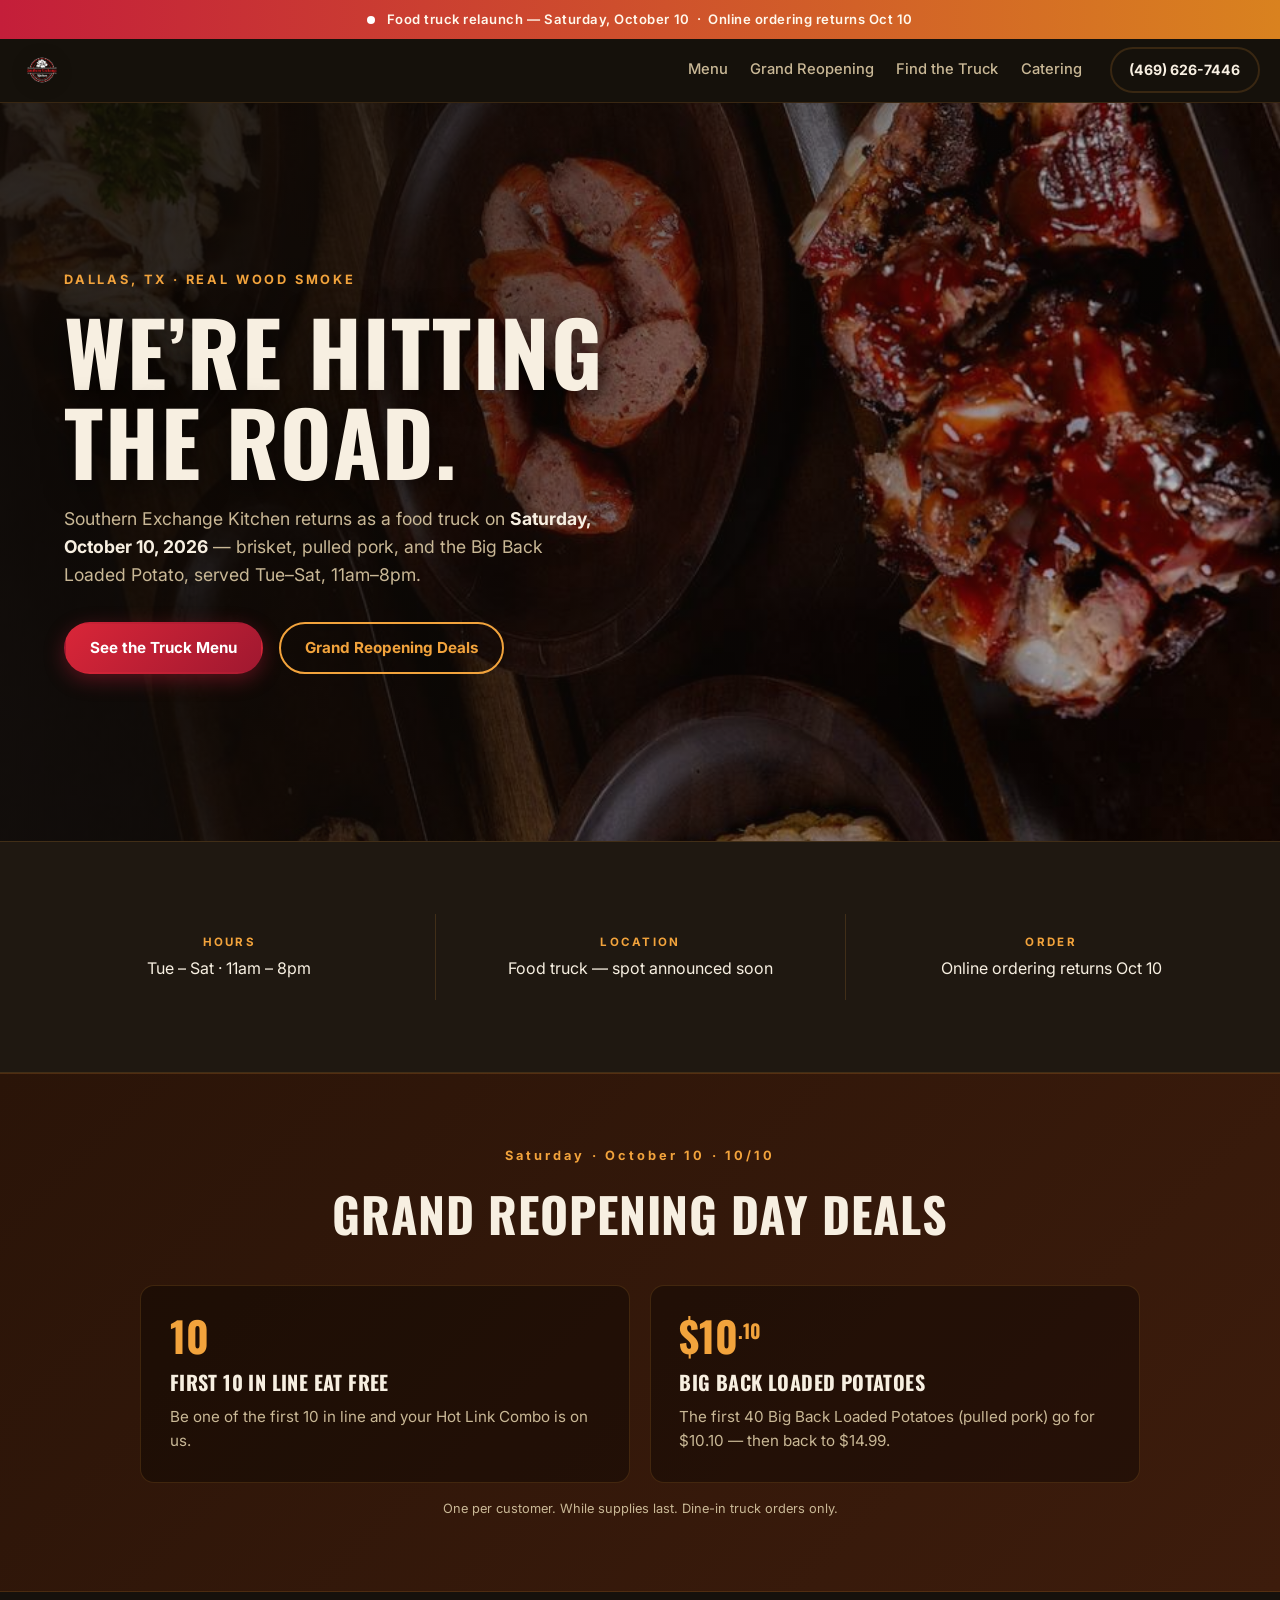
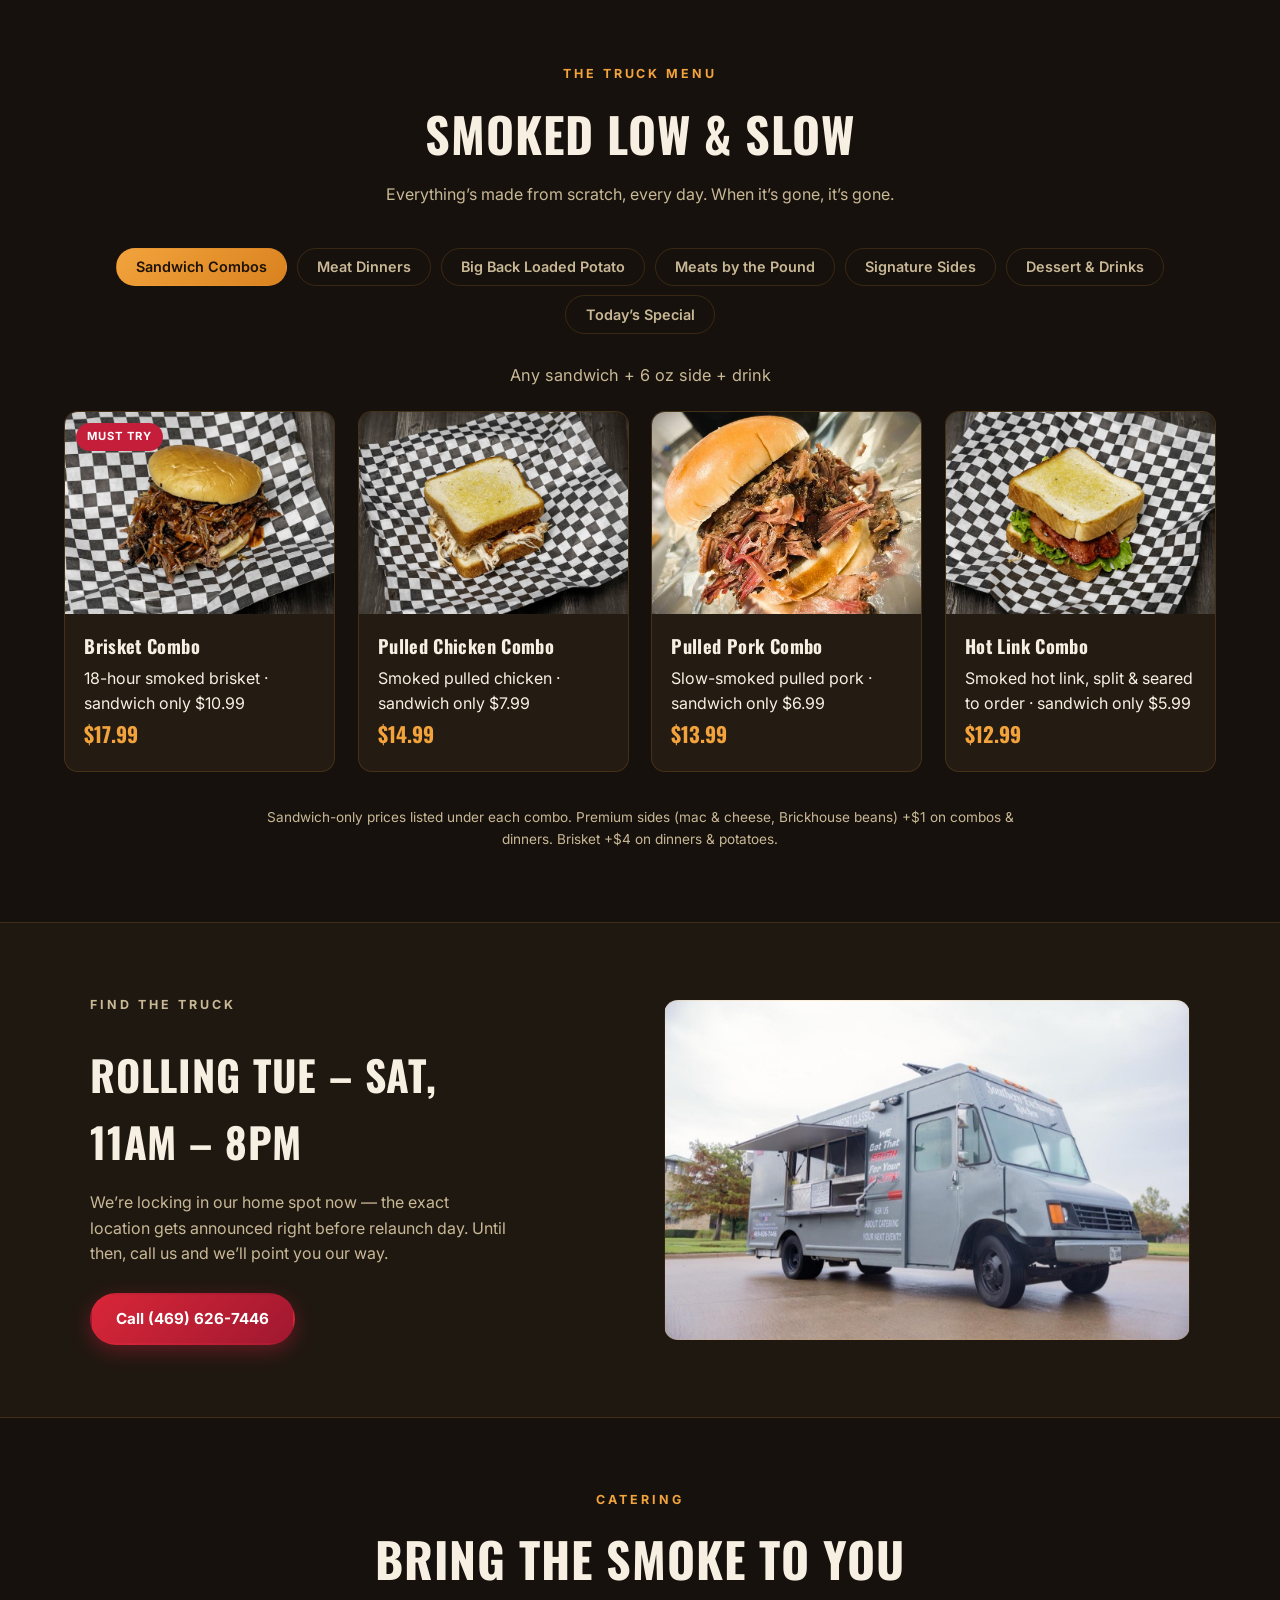
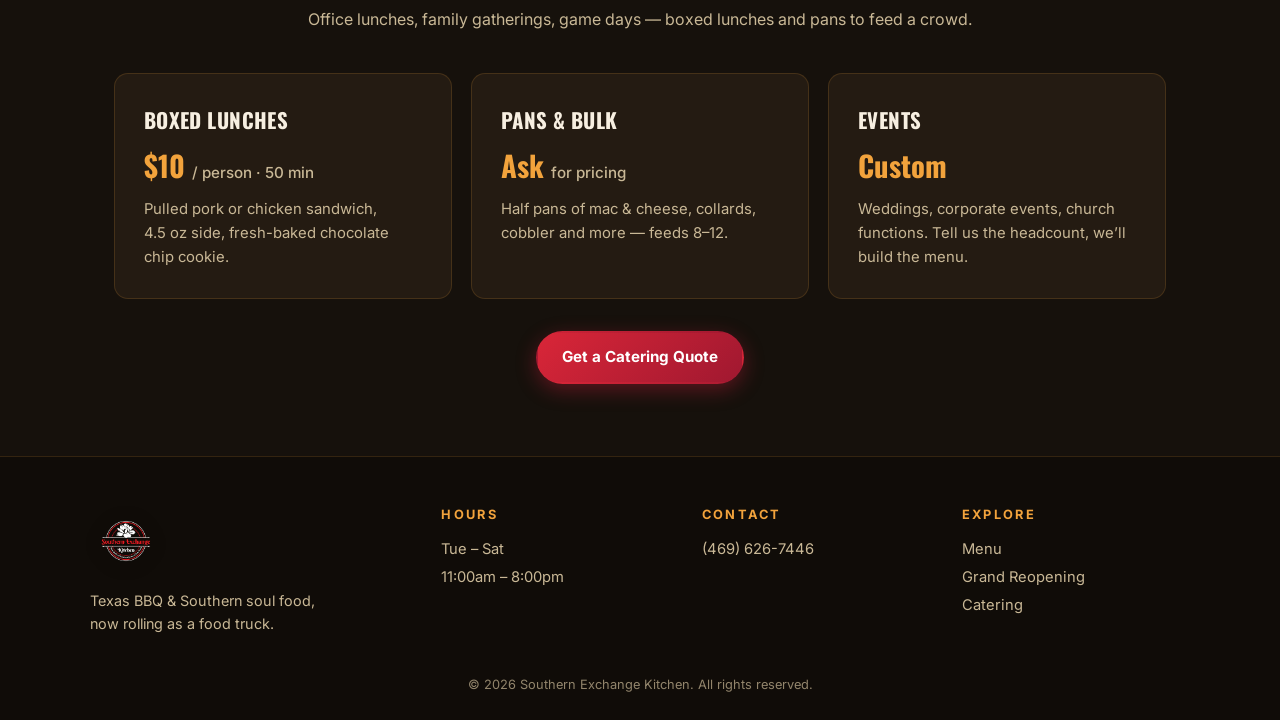
==== index.html @ 6edc9efb "v3: sandwich combo side 6oz (index.html)" ====
<!DOCTYPE html>
<html lang="en">
<head>
<meta charset="UTF-8" />
<meta name="viewport" content="width=device-width, initial-scale=1.0" />
<title>Southern Exchange Kitchen | Texas BBQ Food Truck — Relaunching Oct 10</title>
<meta name="description" content="Southern Exchange Kitchen returns as a food truck Saturday, October 10, 2026. Brisket, pulled pork, Big Back Loaded Potato and Southern sides. Tue–Sat, 11am–8pm." />
<link rel="preconnect" href="https://fonts.googleapis.com" />
<link rel="preconnect" href="https://fonts.gstatic.com" crossorigin />
<link href="https://fonts.googleapis.com/css2?family=Oswald:wght@400;500;600;700&family=Inter:wght@400;500;600;700&display=swap" rel="stylesheet" />
<link rel="stylesheet" href="styles.css?v=20260928" />
<link rel="icon" href="images/logo.png" onerror="this.remove()" />
<script type="application/ld+json">
{
  "@context": "https://schema.org",
  "@type": "Restaurant",
  "name": "Southern Exchange Kitchen",
  "servesCuisine": ["Barbecue", "Southern", "Soul Food"],
  "telephone": "(469) 626-7446",
  "url": "https://southernexchangekitchen.com/",
  "openingHours": "Tu-Sa 11:00-20:00",
  "priceRange": "$$"
}
</script>
</head>
<body>

<div class="notice-bar">
  <span class="notice-dot"></span>
  Food truck relaunch &mdash; Saturday, October 10 &nbsp;&middot;&nbsp; Online ordering returns Oct 10
</div>

<header class="site-header" id="siteHeader">
  <a class="brand" href="#top" aria-label="Southern Exchange Kitchen — home">
    <img class="brand-logo" src="images/logo.png" alt="Southern Exchange Kitchen logo" />
  </a>
  <nav class="site-nav">
    <a href="#menu">Menu</a>
    <a href="#promo">Grand Reopening</a>
    <a href="#find">Find the Truck</a>
    <a href="#catering">Catering</a>
  </nav>
  <a class="btn btn-call" href="tel:+14696267446">(469) 626-7446</a>
  <button class="nav-toggle" id="navToggle" aria-label="Open menu"><span aria-hidden="true">&#9776;</span> Menu</button>
</header>

<main id="top">

  <section class="hero">
    <div class="hero-bg"></div>
    <div class="hero-overlay"></div>
    <div class="hero-content">
      <p class="hero-kicker">Dallas, TX &middot; Real wood smoke</p>
      <h1>We&rsquo;re Hitting<br/>the Road.</h1>
      <p class="hero-sub">Southern Exchange Kitchen returns as a food truck on <strong>Saturday, October 10, 2026</strong> &mdash; brisket, pulled pork, and the Big Back Loaded Potato, served Tue&ndash;Sat, 11am&ndash;8pm.</p>
      <div class="hero-ctas">
        <a href="#menu" class="btn btn-primary">See the Truck Menu</a>
        <a href="#promo" class="btn btn-ghost">Grand Reopening Deals</a>
      </div>
    </div>
  </section>

  <section class="info-strip">
    <div class="info-item"><span class="info-label">Hours</span><span>Tue &ndash; Sat &middot; 11am &ndash; 8pm</span></div>
    <div class="info-item"><span class="info-label">Location</span><span>Food truck &mdash; spot announced soon</span></div>
    <div class="info-item"><span class="info-label">Order</span><span>Online ordering returns Oct 10</span></div>
  </section>

  <section class="promo" id="promo">
    <div class="promo-inner">
      <p class="promo-kicker">Saturday &middot; October 10 &middot; 10/10</p>
      <h2>Grand Reopening Day Deals</h2>
      <div class="promo-cards">
        <div class="promo-card">
          <span class="promo-num">10</span>
          <h3>First 10 in Line Eat Free</h3>
          <p>Be one of the first 10 in line and your Hot Link Combo is on us.</p>
        </div>
        <div class="promo-card">
          <span class="promo-num">$10<sup>.10</sup></span>
          <h3>Big Back Loaded Potatoes</h3>
          <p>The first 40 Big Back Loaded Potatoes (pulled pork) go for $10.10 &mdash; then back to $14.99.</p>
        </div>
      </div>
      <p class="promo-fine">One per customer. While supplies last. Dine-in truck orders only.</p>
    </div>
  </section>

  <section class="menu-section" id="menu">
    <div class="section-head">
      <p class="kicker">The Truck Menu</p>
      <h2>Smoked Low &amp; Slow</h2>
      <p class="section-sub">Everything&rsquo;s made from scratch, every day. When it&rsquo;s gone, it&rsquo;s gone.</p>
    </div>
    <div class="menu-tabs" id="menuTabs" role="tablist">
      <button class="menu-tab active" role="tab" data-sec="combos">Sandwich Combos</button>
      <button class="menu-tab" role="tab" data-sec="dinners">Meat Dinners</button>
      <button class="menu-tab" role="tab" data-sec="bigback">Big Back Loaded Potato</button>
      <button class="menu-tab" role="tab" data-sec="pound">Meats by the Pound</button>
      <button class="menu-tab" role="tab" data-sec="sides">Signature Sides</button>
      <button class="menu-tab" role="tab" data-sec="desserts">Dessert & Drinks</button>
      <button class="menu-tab" role="tab" data-sec="special">Today’s Special</button>
    </div>
    <p class="menu-sub" id="menuSub">Any sandwich + 6 oz side + drink</p>
    <div class="menu-grid" id="menuGrid">
    <article class="menu-card" data-sec="combos">
      <div class="menu-photo"><img src="images/brisket.jpg" alt="Brisket Combo" loading="lazy" onerror="this.closest('.menu-photo').style.display='none'"><span class="badge">Must Try</span></div>
      <div class="menu-body"><h3>Brisket Combo</h3><p>18-hour smoked brisket · sandwich only $10.99</p><div class="menu-row"><span class="price">$17.99</span></div></div>
    </article>
    <article class="menu-card" data-sec="combos">
      <div class="menu-photo"><img src="images/pulled-chicken-sandwich.jpg" alt="Pulled Chicken Combo" loading="lazy" onerror="this.closest('.menu-photo').style.display='none'"></div>
      <div class="menu-body"><h3>Pulled Chicken Combo</h3><p>Smoked pulled chicken · sandwich only $7.99</p><div class="menu-row"><span class="price">$14.99</span></div></div>
    </article>
    <article class="menu-card" data-sec="combos">
      <div class="menu-photo"><img src="images/pulled-pork-sandwich.jpg" alt="Pulled Pork Combo" loading="lazy" onerror="this.closest('.menu-photo').style.display='none'"></div>
      <div class="menu-body"><h3>Pulled Pork Combo</h3><p>Slow-smoked pulled pork · sandwich only $6.99</p><div class="menu-row"><span class="price">$13.99</span></div></div>
    </article>
    <article class="menu-card" data-sec="combos">
      <div class="menu-photo"><img src="images/hot-link-sandwich.jpg" alt="Hot Link Combo" loading="lazy" onerror="this.closest('.menu-photo').style.display='none'"></div>
      <div class="menu-body"><h3>Hot Link Combo</h3><p>Smoked hot link, split & seared to order · sandwich only $5.99</p><div class="menu-row"><span class="price">$12.99</span></div></div>
    </article>
    <article class="menu-card" data-sec="dinners" hidden>
      <div class="menu-photo"><img src="images/one-meat-dinner.jpg" alt="1 Meat Dinner" loading="lazy" onerror="this.closest('.menu-photo').style.display='none'"></div>
      <div class="menu-body"><h3>1 Meat Dinner</h3><p>1/3 lb of one meat</p><div class="menu-row"><span class="price">$14.99</span></div></div>
    </article>
    <article class="menu-card" data-sec="dinners" hidden>
      <div class="menu-photo"><img src="images/two-meat-dinner.jpg" alt="2 Meat Dinner" loading="lazy" onerror="this.closest('.menu-photo').style.display='none'"></div>
      <div class="menu-body"><h3>2 Meat Dinner</h3><p>1/3 lb + 1/4 lb — your pick of two</p><div class="menu-row"><span class="price">$18.99</span></div></div>
    </article>
    <article class="menu-card" data-sec="bigback" hidden>
      <div class="menu-photo"><img src="images/big-back-potato.jpg" alt="Big Back Loaded Potato" loading="lazy" onerror="this.closest('.menu-photo').style.display='none'"><span class="badge">Fan Favorite</span></div>
      <div class="menu-body"><h3>Big Back Loaded Potato</h3><p>1/3 lb pulled pork or pulled chicken · brisket +$4</p><div class="menu-row"><span class="price">$14.99</span></div></div>
    </article>
    <article class="menu-card" data-sec="bigback" hidden>
      <div class="menu-photo"><img src="images/big-back-potato.jpg" alt="Big Back — Meat Less" loading="lazy" onerror="this.closest('.menu-photo').style.display='none'"></div>
      <div class="menu-body"><h3>Big Back — Meat Less</h3><p>All the toppings, no meat</p><div class="menu-row"><span class="price">$9.00</span></div></div>
    </article>
    <article class="menu-card" data-sec="pound" hidden>
      <div class="menu-photo"><img src="images/brisket-slab.jpg" alt="Brisket" loading="lazy" onerror="this.closest('.menu-photo').style.display='none'"></div>
      <div class="menu-body"><h3>Brisket</h3><p>18-hour smoked</p><div class="menu-row"><span class="price">$31.99/lb</span></div></div>
    </article>
    <article class="menu-card" data-sec="pound" hidden>
      <div class="menu-photo"><img src="images/pulled-pork.jpg" alt="Pulled Pork" loading="lazy" onerror="this.closest('.menu-photo').style.display='none'"></div>
      <div class="menu-body"><h3>Pulled Pork</h3><p>Slow-smoked</p><div class="menu-row"><span class="price">$20.99/lb</span></div></div>
    </article>
    <article class="menu-card" data-sec="pound" hidden>
      <div class="menu-photo"><img src="images/pulled-chicken-sandwich.jpg" alt="Pulled Chicken" loading="lazy" onerror="this.closest('.menu-photo').style.display='none'"></div>
      <div class="menu-body"><h3>Pulled Chicken</h3><p>Smoked & pulled</p><div class="menu-row"><span class="price">$20.99/lb</span></div></div>
    </article>
    <article class="menu-card" data-sec="pound" hidden>
      <div class="menu-photo"><img src="images/rib-tips.jpg" alt="Rib Tips" loading="lazy" onerror="this.closest('.menu-photo').style.display='none'"><span class="badge">Best Seller</span></div>
      <div class="menu-body"><h3>Rib Tips</h3><p>Rich BBQ glaze, perfect smoke ring</p><div class="menu-row"><span class="price">$14.99/lb</span></div></div>
    </article>
    <article class="menu-card" data-sec="sides" hidden>
      <div class="menu-photo"><img src="images/potato-salad.jpg" alt="Potato Salad" loading="lazy" onerror="this.closest('.menu-photo').style.display='none'"></div>
      <div class="menu-body"><h3>Potato Salad</h3><p>Classic Southern potato salad, creamy and well-seasoned.</p><div class="menu-row"><span class="price">$3.99</span></div></div>
    </article>
    <article class="menu-card" data-sec="sides" hidden>
      <div class="menu-photo"><img src="images/coleslaw.jpg" alt="Coleslaw" loading="lazy" onerror="this.closest('.menu-photo').style.display='none'"></div>
      <div class="menu-body"><h3>Coleslaw</h3><p>Creamy, tangy Southern coleslaw with a fresh crunch.</p><div class="menu-row"><span class="price">$3.99</span></div></div>
    </article>
    <article class="menu-card" data-sec="sides" hidden>
      <div class="menu-photo"><img src="images/pasta-salad.jpg" alt="Pasta Salad" loading="lazy" onerror="this.closest('.menu-photo').style.display='none'"></div>
      <div class="menu-body"><h3>Pasta Salad</h3><p>Chilled pasta salad with fresh vegetables and Southern seasoning.</p><div class="menu-row"><span class="price">$3.99</span></div></div>
    </article>
    <article class="menu-card" data-sec="sides" hidden>
      <div class="menu-photo"><img src="images/mac-cheese.jpg" alt="Baked Mac & Cheese" loading="lazy" onerror="this.closest('.menu-photo').style.display='none'"><span class="badge">Premium</span></div>
      <div class="menu-body"><h3>Baked Mac & Cheese</h3><p>Creamy, rich Southern-style baked mac with a golden crust.</p><div class="menu-row"><span class="price">$4.99</span></div></div>
    </article>
    <article class="menu-card" data-sec="sides" hidden>
      <div class="menu-photo"><img src="images/baked-beans.jpg" alt="Brickhouse Baked Beans" loading="lazy" onerror="this.closest('.menu-photo').style.display='none'"><span class="badge">Premium</span></div>
      <div class="menu-body"><h3>Brickhouse Baked Beans</h3><p>Signature slow-cooked baked beans, a customer favorite.</p><div class="menu-row"><span class="price">$4.99</span></div></div>
    </article>
    <article class="menu-card" data-sec="desserts" hidden>
      <div class="menu-photo"><img src="images/peach-cobbler.jpg" alt="Peach Cobbler" loading="lazy" onerror="this.closest('.menu-photo').style.display='none'"></div>
      <div class="menu-body"><h3>Peach Cobbler</h3><p>Golden-brown crust, bubbling peach filling.</p><div class="menu-row"><span class="price">$5.99</span></div></div>
    </article>
    <article class="menu-card" data-sec="desserts" hidden>
      <div class="menu-photo"><img src="images/lemonade.jpg" alt="Lemonade & Sweet Tea" loading="lazy" onerror="this.closest('.menu-photo').style.display='none'"></div>
      <div class="menu-body"><h3>Lemonade & Sweet Tea</h3><p>Peach, strawberry or mango flavor +$0.50</p><div class="menu-row"><span class="price">$2.99</span></div></div>
    </article>
    <article class="menu-card" data-sec="special" hidden>
      <div class="menu-photo"><img src="images/smoked-ribs.jpg" alt="Smoked Ribs" loading="lazy" onerror="this.closest('.menu-photo').style.display='none'"></div>
      <div class="menu-body"><h3>Smoked Ribs</h3><p>Regular & jerk</p><div class="menu-row"><span class="price">Ask</span></div></div>
    </article>
    </div>

    <p class="menu-note">Sandwich-only prices listed under each combo. Premium sides (mac &amp; cheese, Brickhouse beans) +$1 on combos &amp; dinners. Brisket +$4 on dinners &amp; potatoes.</p>
  </section>

  <section class="find" id="find">
    <div class="find-inner">
      <div class="find-copy">
        <p class="kicker">Find the Truck</p>
        <h2>Rolling Tue &ndash; Sat,<br/>11am &ndash; 8pm</h2>
        <p>We&rsquo;re locking in our home spot now &mdash; the exact location gets announced right before relaunch day. Until then, call us and we&rsquo;ll point you our way.</p>
        <div class="find-ctas">
          <a href="tel:+14696267446" class="btn btn-primary">Call (469) 626-7446</a>
        </div>
      </div>
      <div class="find-photo"></div>
    </div>
  </section>

  <section class="catering" id="catering">
    <div class="section-head">
      <p class="kicker">Catering</p>
      <h2>Bring the Smoke to You</h2>
      <p class="section-sub">Office lunches, family gatherings, game days &mdash; boxed lunches and pans to feed a crowd.</p>
    </div>
    <div class="catering-cards">
      <div class="catering-card">
        <h3>Boxed Lunches</h3>
        <p class="catering-price">$10 <span>/ person &middot; 50 min</span></p>
        <p>Pulled pork or chicken sandwich, 4.5&nbsp;oz side, fresh-baked chocolate chip cookie.</p>
      </div>
      <div class="catering-card">
        <h3>Pans &amp; Bulk</h3>
        <p class="catering-price">Ask <span>for pricing</span></p>
        <p>Half pans of mac &amp; cheese, collards, cobbler and more &mdash; feeds 8&ndash;12.</p>
      </div>
      <div class="catering-card">
        <h3>Events</h3>
        <p class="catering-price">Custom</p>
        <p>Weddings, corporate events, church functions. Tell us the headcount, we&rsquo;ll build the menu.</p>
      </div>
    </div>
    <div class="center"><a href="tel:+14696267446" class="btn btn-primary">Get a Catering Quote</a></div>
  </section>

</main>

<footer class="site-footer">
  <div class="footer-inner">
    <div class="footer-brand">
      <img class="brand-logo" src="images/logo.png" alt="Southern Exchange Kitchen logo" />
      <p>Texas BBQ &amp; Southern soul food,<br/>now rolling as a food truck.</p>
    </div>
    <div class="footer-col">
      <h4>Hours</h4>
      <p>Tue &ndash; Sat<br/>11:00am &ndash; 8:00pm</p>
    </div>
    <div class="footer-col">
      <h4>Contact</h4>
      <p><a href="tel:+14696267446">(469) 626-7446</a></p>
    </div>
    <div class="footer-col">
      <h4>Explore</h4>
      <p><a href="#menu">Menu</a><br/><a href="#promo">Grand Reopening</a><br/><a href="#catering">Catering</a></p>
    </div>
  </div>
  <p class="footer-fine">&copy; 2026 Southern Exchange Kitchen. All rights reserved.</p>
</footer>

<script src="app.js?v=20260928"></script>
</body>
</html>
---- styles.css ----
:root{
  --bg:#16110c;
  --bg2:#1f1811;
  --card:#241b12;
  --cream:#f7efe1;
  --muted:#c9b896;
  --amber:#f2a33c;
  --amber-d:#d9821f;
  --brick:#c41e3a;
  --brick-d:#a01830;
  --line:rgba(242,163,60,.16);
  --radius:14px;
}
*{box-sizing:border-box;margin:0;padding:0}
html{scroll-behavior:smooth}
body{
  background:var(--bg);
  color:var(--cream);
  font-family:'Inter',system-ui,-apple-system,'Segoe UI',Roboto,sans-serif;
  line-height:1.6;
  -webkit-font-smoothing:antialiased;
}
h1,h2,h3,.brand-text{font-family:'Oswald','Arial Narrow',sans-serif;letter-spacing:.02em}
img{max-width:100%;display:block}
a{color:inherit}

/* notice bar */
.notice-bar{
  background:linear-gradient(90deg,var(--brick),var(--amber-d));
  color:#fff8ec;text-align:center;
  font-size:.82rem;font-weight:600;letter-spacing:.04em;
  padding:.55rem 1rem;
}
.notice-dot{display:inline-block;width:8px;height:8px;border-radius:50%;background:#fff;margin-right:.5rem;animation:pulse 1.6s infinite}
@keyframes pulse{0%,100%{opacity:1}50%{opacity:.35}}

/* header */
.site-header{
  position:sticky;top:0;z-index:50;
  display:flex;align-items:center;gap:1.25rem;
  padding:.55rem 1.25rem;
  background:rgba(22,17,12,.94);backdrop-filter:blur(10px);
  border-bottom:1px solid var(--line);
}
.brand{display:flex;align-items:center;text-decoration:none}
.brand-logo{
  height:44px;width:auto;flex:0 0 auto;
  filter:drop-shadow(0 2px 8px rgba(0,0,0,.5));
}
.footer-brand .brand-logo{height:72px;margin-bottom:.4rem}
.brand-text{font-size:1rem;font-weight:600;line-height:1.15;text-transform:uppercase}
.site-nav{display:flex;gap:1.4rem;margin-left:auto}
.site-nav a{text-decoration:none;font-size:.92rem;font-weight:500;color:var(--muted)}
.site-nav a:hover{color:var(--amber)}
.btn{
  display:inline-block;text-decoration:none;font-weight:700;
  padding:.75rem 1.5rem;border-radius:999px;font-size:.95rem;
  transition:transform .15s ease, box-shadow .15s ease;
  border:2px solid transparent;cursor:pointer;
}
.btn:hover{transform:translateY(-2px)}
.btn-primary{background:linear-gradient(135deg,#d92638,var(--brick-d));color:#fff;box-shadow:0 6px 20px rgba(196,30,58,.4)}
.btn-ghost{border-color:var(--amber);color:var(--amber)}
.btn-call{margin-left:.5rem;border-color:var(--line);color:var(--cream);padding:.6rem 1.1rem;font-size:.88rem;white-space:nowrap}
.nav-toggle{display:none;background:none;border:1px solid var(--line);color:var(--cream);border-radius:8px;padding:.45rem .8rem;font-size:1rem;font-weight:600;margin-left:auto;cursor:pointer}

/* hero */
.hero{position:relative;min-height:82vh;display:flex;align-items:center;overflow:hidden}
.hero-bg{
  position:absolute;inset:0;
  background:url('images/hero.jpg') center/cover no-repeat, #241b12;
}
.hero-overlay{position:absolute;inset:0;background:linear-gradient(100deg,rgba(15,10,6,.88) 20%,rgba(15,10,6,.45) 60%,rgba(15,10,6,.25));}
.hero-content{position:relative;z-index:2;max-width:1200px;margin:0 auto;padding:5rem 1.5rem;width:100%}
.hero-kicker{color:var(--amber);font-weight:700;letter-spacing:.22em;text-transform:uppercase;font-size:.8rem;margin-bottom:1rem}
.hero h1{font-size:clamp(3rem,8vw,5.5rem);line-height:1.02;text-transform:uppercase;margin-bottom:1.2rem;text-shadow:0 4px 30px rgba(0,0,0,.6)}
.hero-sub{max-width:34rem;color:var(--muted);font-size:1.1rem;margin-bottom:2rem}
.hero-sub strong{color:var(--cream)}
.hero-ctas{display:flex;gap:1rem;flex-wrap:wrap}

/* info strip */
.info-strip{
  display:grid;grid-template-columns:repeat(3,1fr);
  border-top:1px solid var(--line);border-bottom:1px solid var(--line);
  background:var(--bg2);
}
.info-item{padding:1.2rem 1.5rem;text-align:center;border-left:1px solid var(--line)}
.info-item:first-child{border-left:none}
.info-label{display:block;font-size:.72rem;font-weight:700;letter-spacing:.2em;text-transform:uppercase;color:var(--amber);margin-bottom:.25rem}

/* sections */
section{padding:4.5rem 1.5rem}
.section-head{max-width:760px;margin:0 auto 2.5rem;text-align:center}
.kicker{color:var(--amber);font-weight:700;letter-spacing:.24em;text-transform:uppercase;font-size:.78rem;margin-bottom:.7rem}
.section-head h2,.promo h2{font-size:clamp(2rem,4.5vw,3rem);text-transform:uppercase;margin-bottom:.6rem}
.section-sub{color:var(--muted)}
.center{text-align:center;margin-top:2rem}

/* promo */
.promo{background:linear-gradient(135deg,#2a1408,#3d1c0c);border-top:1px solid var(--line);border-bottom:1px solid var(--line)}
.promo-inner{max-width:1000px;margin:0 auto;text-align:center}
.promo-kicker{color:var(--amber);font-weight:700;letter-spacing:.24em;font-size:.8rem;margin-bottom:.6rem}
.promo-cards{display:grid;grid-template-columns:repeat(2,1fr);gap:1.2rem;margin:2rem 0 1rem;text-align:left}
.promo-card{background:rgba(0,0,0,.35);border:1px solid var(--line);border-radius:var(--radius);padding:1.8rem}
.promo-num{display:block;font-family:'Oswald',sans-serif;font-size:2.6rem;font-weight:700;color:var(--amber);line-height:1}
.promo-num sup{font-size:1.2rem}
.promo-card h3{margin:.6rem 0 .4rem;font-size:1.25rem;text-transform:uppercase}
.promo-card p{color:var(--muted);font-size:.95rem}
.promo-fine{color:var(--muted);font-size:.8rem}

/* menu */
.menu-section{max-width:1200px;margin:0 auto}
.menu-tabs{display:flex;gap:.6rem;justify-content:center;flex-wrap:wrap;margin-bottom:2.2rem}
.menu-tab{
  background:transparent;border:1px solid var(--line);color:var(--muted);
  padding:.6rem 1.2rem;border-radius:999px;font-weight:600;font-size:.9rem;cursor:pointer;
  font-family:inherit;transition:all .15s ease;
}
.menu-tab:hover{border-color:var(--amber);color:var(--cream)}
.menu-tab.active{background:linear-gradient(135deg,var(--amber),var(--amber-d));color:#1c1208;border-color:transparent}
.menu-grid{display:grid;grid-template-columns:repeat(auto-fill,minmax(270px,1fr));gap:1.4rem}
.menu-card{
  background:var(--card);border:1px solid var(--line);border-radius:var(--radius);
  overflow:hidden;transition:transform .18s ease, box-shadow .18s ease;
}
.menu-sub{text-align:center;color:var(--muted);margin:-.4rem 0 1.4rem;font-size:1.02rem}
.menu-card[hidden]{display:none!important}
.menu-card:hover{transform:translateY(-4px);box-shadow:0 14px 34px rgba(0,0,0,.45)}
.menu-photo{position:relative;aspect-ratio:4/3;overflow:hidden;background:#0e0a06}
.menu-photo img{width:100%;height:100%;object-fit:cover;transition:transform .4s ease}
.menu-card:hover .menu-photo img{transform:scale(1.05)}
.badge{
  position:absolute;top:.7rem;left:.7rem;
  background:var(--brick);color:#fff;font-size:.7rem;font-weight:700;
  letter-spacing:.08em;text-transform:uppercase;
  padding:.3rem .7rem;border-radius:999px;
}
.menu-body{padding:1.1rem 1.2rem 1.3rem}
.menu-body h3{font-size:1.15rem;margin-bottom:.3rem}
.menu-desc{color:var(--muted);font-size:.88rem;min-height:2.6em;margin-bottom:.7rem}
.menu-row{display:flex;align-items:center;justify-content:space-between}
.price{font-family:'Oswald',sans-serif;font-size:1.3rem;font-weight:700;color:var(--amber)}
.menu-note{max-width:760px;margin:2.2rem auto 0;text-align:center;color:var(--muted);font-size:.85rem}

/* find */
.find{background:var(--bg2);border-top:1px solid var(--line);border-bottom:1px solid var(--line)}
.find-inner{max-width:1100px;margin:0 auto;display:grid;grid-template-columns:1fr 1fr;gap:3rem;align-items:center}
.find h2{font-size:clamp(1.8rem,4vw,2.6rem);text-transform:uppercase;margin-bottom:1rem}
.find-copy p{color:var(--muted);margin-bottom:1.6rem;max-width:26rem}
.find-photo{
  min-height:340px;border-radius:var(--radius);
  background:url('images/truck.jpg') center/cover no-repeat, #0e0a06;
  border:1px solid var(--line);
}

/* catering */
.catering{max-width:1100px;margin:0 auto}
.catering-cards{display:grid;grid-template-columns:repeat(3,1fr);gap:1.2rem;margin-bottom:1rem}
.catering-card{background:var(--card);border:1px solid var(--line);border-radius:var(--radius);padding:1.8rem}
.catering-card h3{font-size:1.3rem;text-transform:uppercase;margin-bottom:.4rem}
.catering-price{font-family:'Oswald',sans-serif;font-size:1.8rem;color:var(--amber);font-weight:700;margin-bottom:.6rem}
.catering-price span{font-size:.95rem;color:var(--muted);font-family:'Inter',sans-serif;font-weight:500}
.catering-card p:last-child{color:var(--muted);font-size:.93rem}

/* footer */
.site-footer{border-top:1px solid var(--line);background:#100c08;padding:3rem 1.5rem 1.5rem}
.footer-inner{max-width:1100px;margin:0 auto;display:grid;grid-template-columns:1.4fr 1fr 1fr 1fr;gap:2rem}
.footer-brand p{color:var(--muted);font-size:.9rem;margin-top:.8rem}
.footer-col h4{font-size:.8rem;letter-spacing:.18em;text-transform:uppercase;color:var(--amber);margin-bottom:.7rem}
.footer-col p{color:var(--muted);font-size:.92rem;line-height:1.9}
.footer-col a{text-decoration:none}
.footer-col a:hover{color:var(--amber)}
.footer-fine{text-align:center;color:var(--muted);font-size:.8rem;margin-top:2.5rem;opacity:.7}

@media(max-width:860px){
  .site-nav{display:none;position:absolute;top:100%;left:0;right:0;background:var(--bg2);flex-direction:column;padding:1rem 1.5rem;gap:.9rem;border-bottom:1px solid var(--line)}
  .site-nav.open{display:flex}
  .nav-toggle{display:inline-flex;align-items:center;gap:.45rem}
  .btn-call{display:none}
  .info-strip{grid-template-columns:1fr}
  .info-item{border-left:none;border-top:1px solid var(--line)}
  .info-item:first-child{border-top:none}
  .promo-cards,.catering-cards,.find-inner,.footer-inner{grid-template-columns:1fr}
  .find-photo{min-height:240px}
  section{padding:3rem 1.2rem}
}
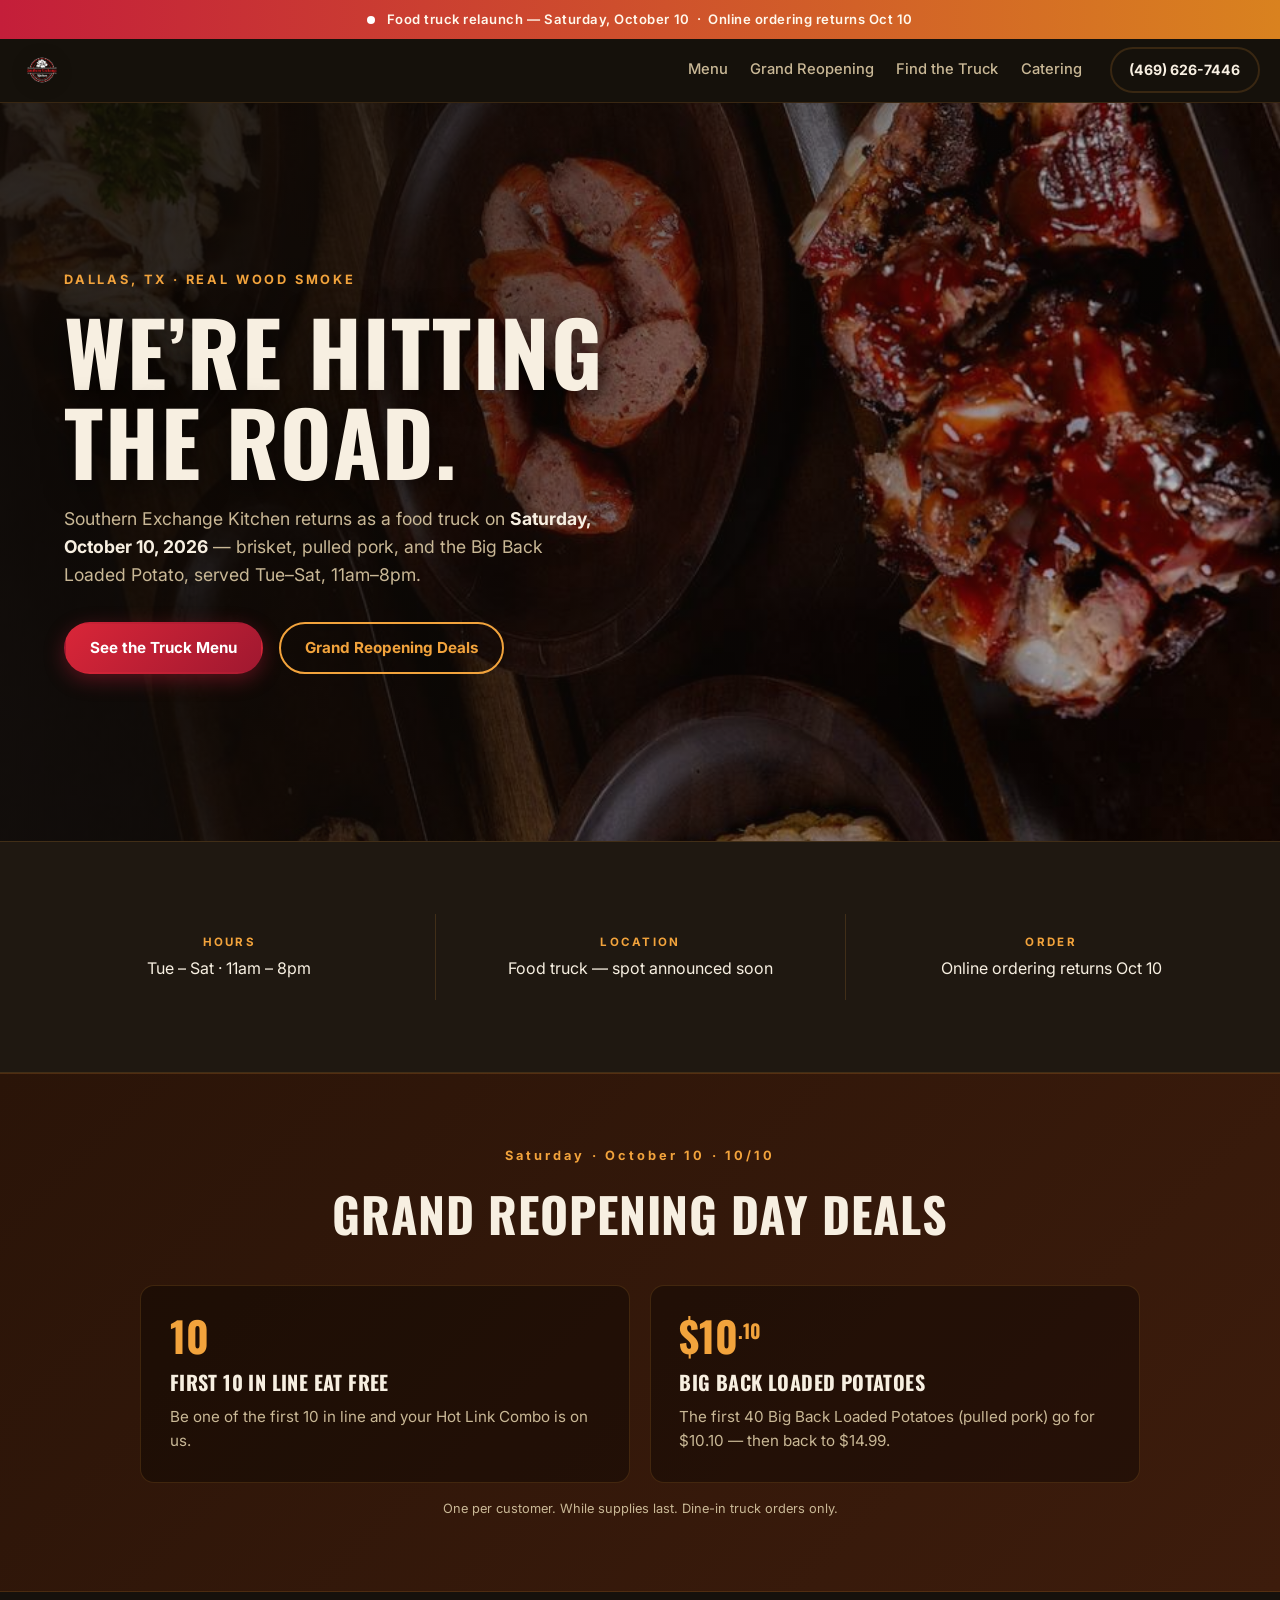
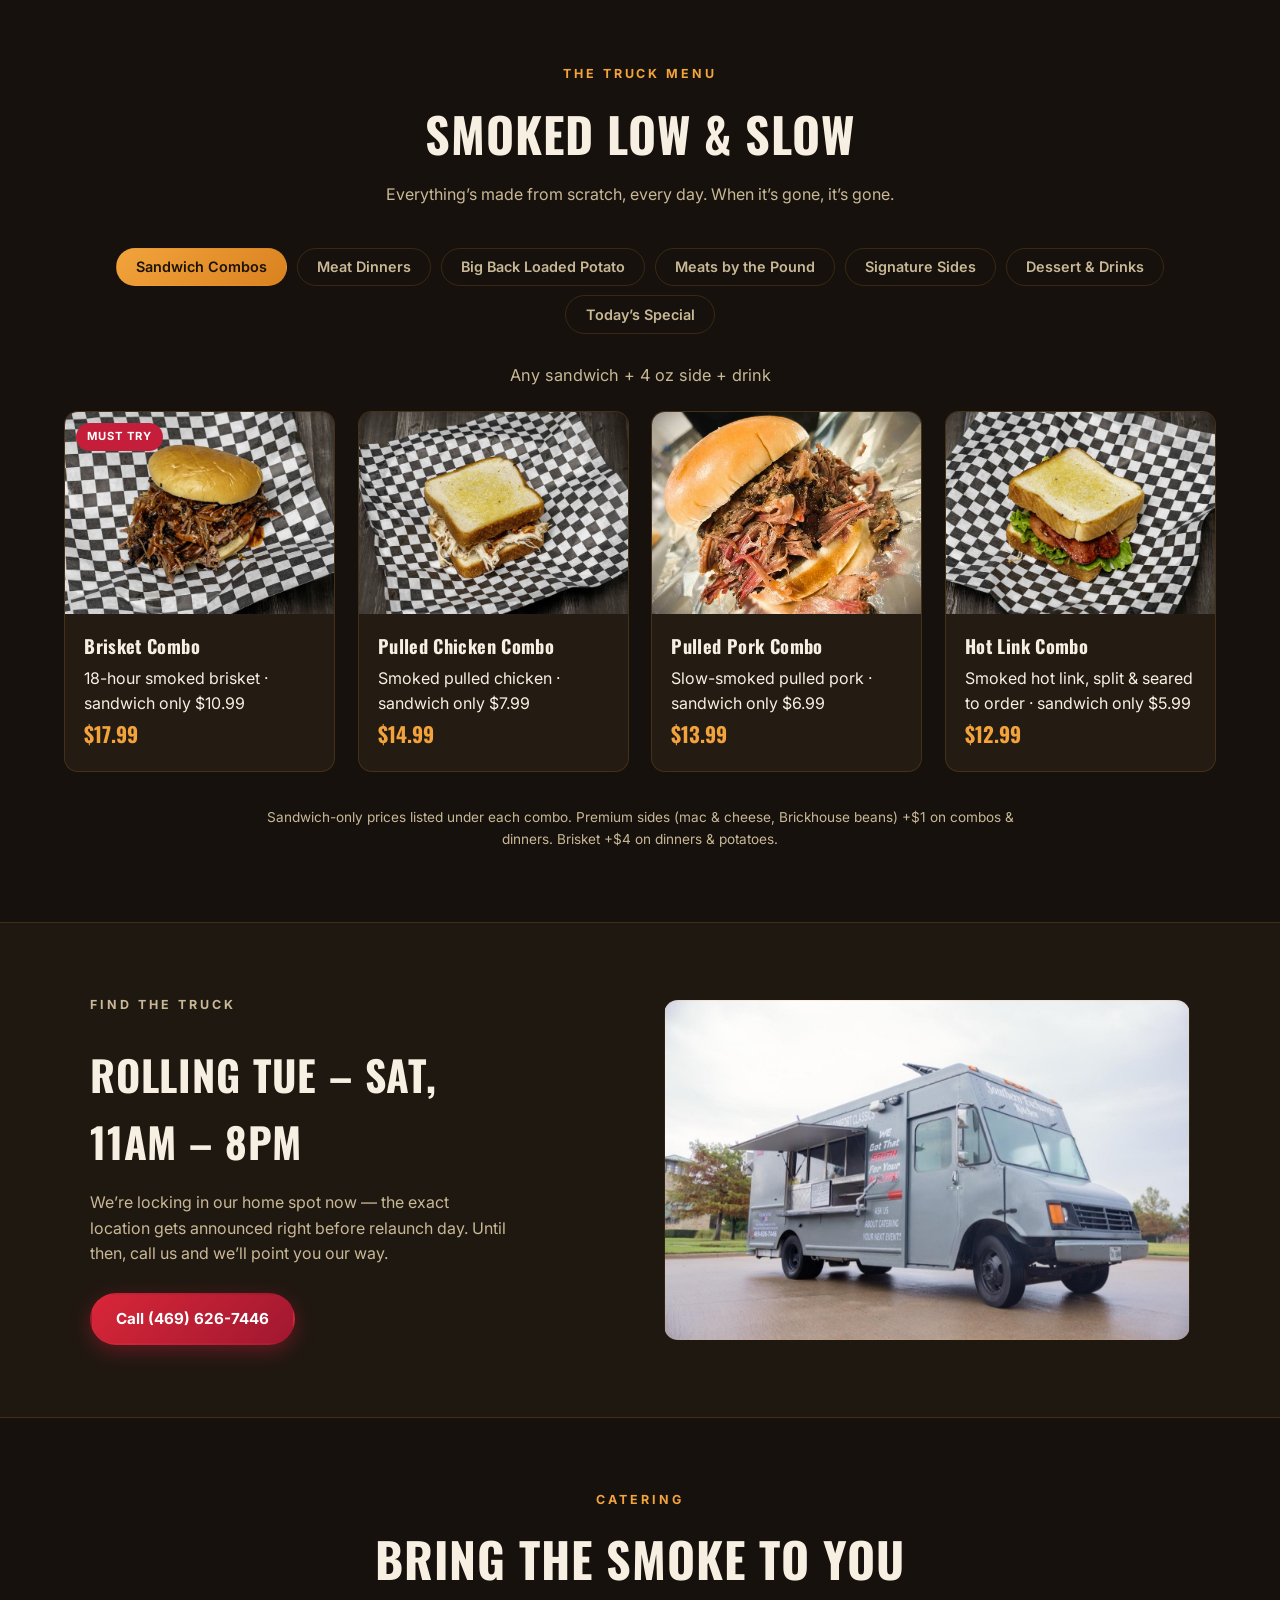
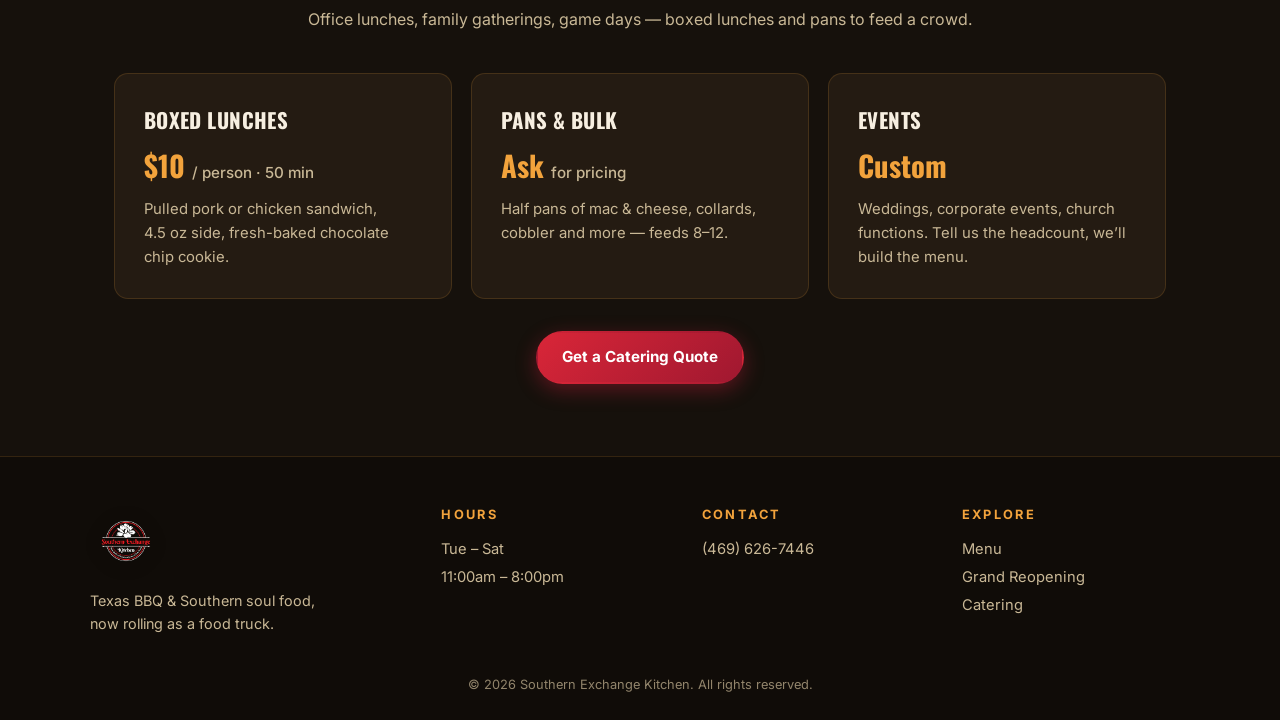
==== commit ad76599e: "v3: sandwich combo side back to 4oz (index.html)" ====
--- a/index.html
+++ b/index.html
@@ -101,7 +101,7 @@
       <button class="menu-tab" role="tab" data-sec="desserts">Dessert & Drinks</button>
       <button class="menu-tab" role="tab" data-sec="special">Today’s Special</button>
     </div>
-    <p class="menu-sub" id="menuSub">Any sandwich + 6 oz side + drink</p>
+    <p class="menu-sub" id="menuSub">Any sandwich + 4 oz side + drink</p>
     <div class="menu-grid" id="menuGrid">
     <article class="menu-card" data-sec="combos">
       <div class="menu-photo"><img src="images/brisket.jpg" alt="Brisket Combo" loading="lazy" onerror="this.closest('.menu-photo').style.display='none'"><span class="badge">Must Try</span></div>
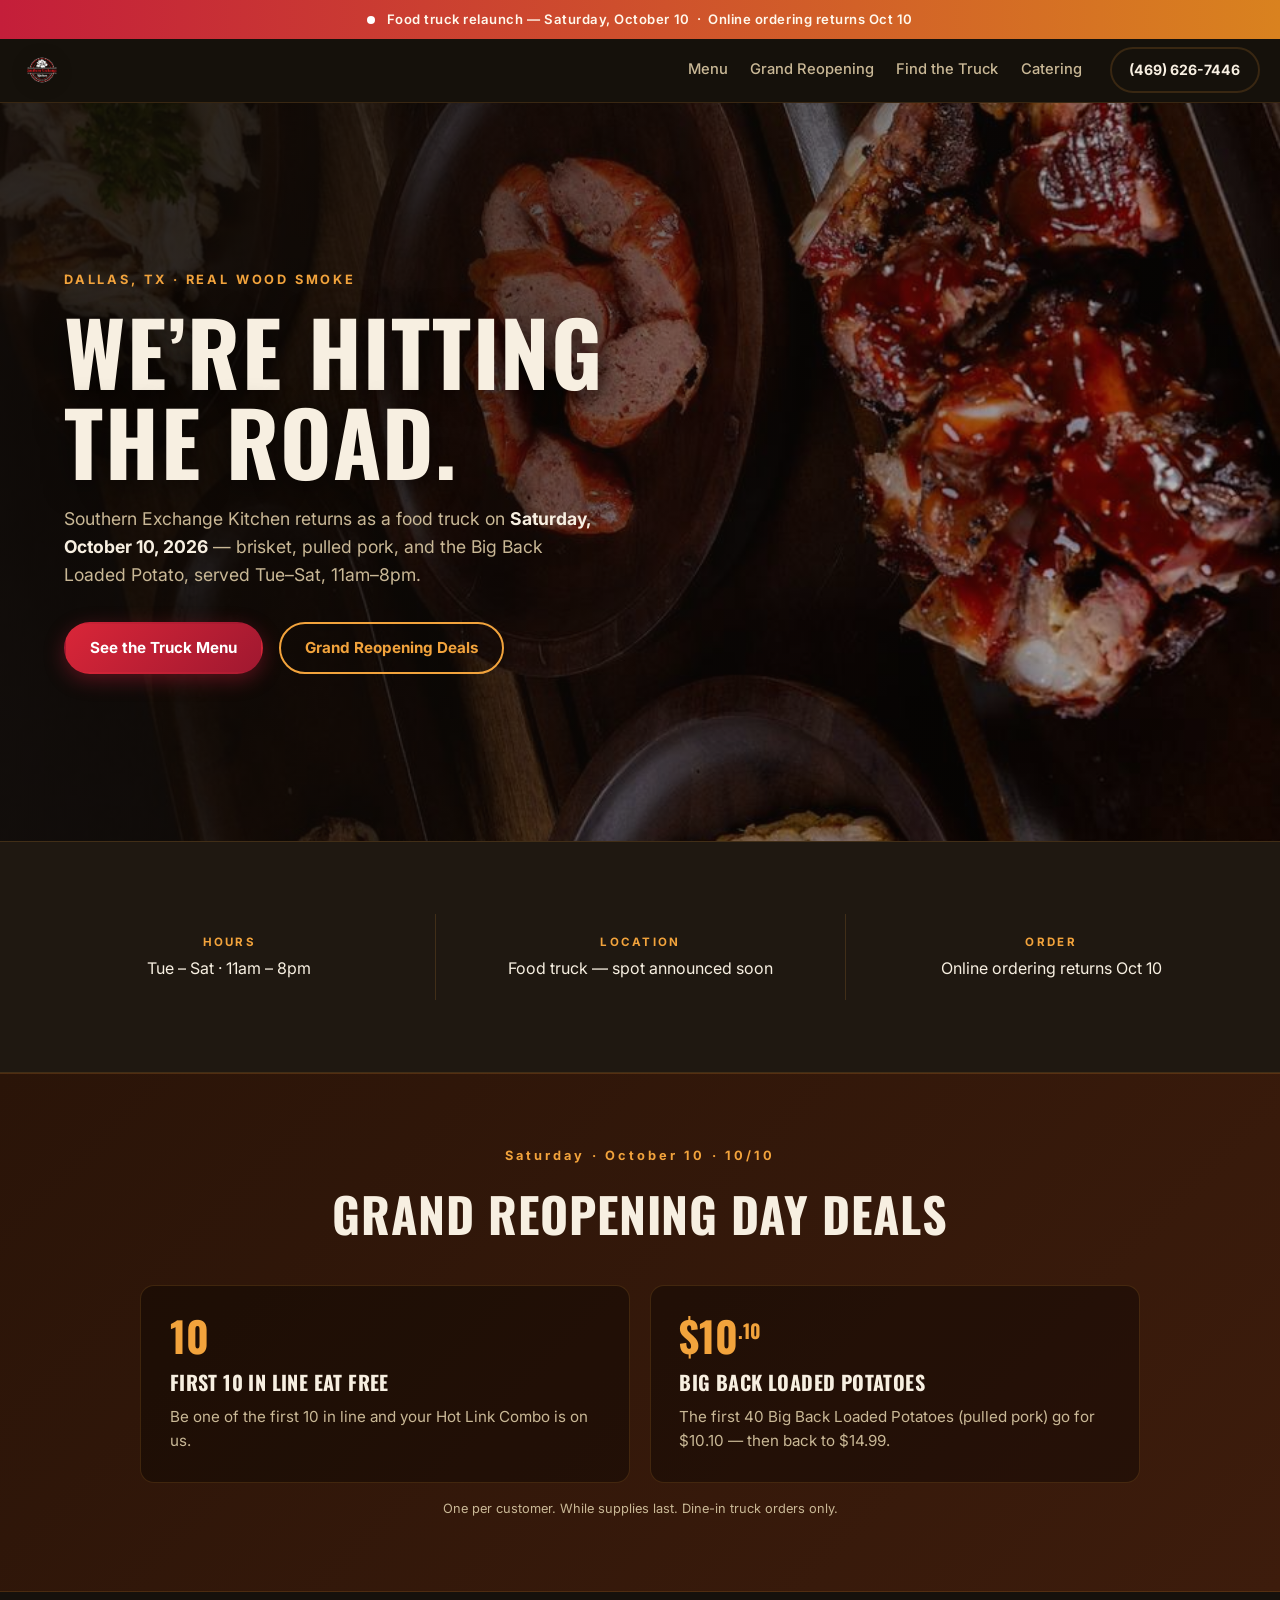
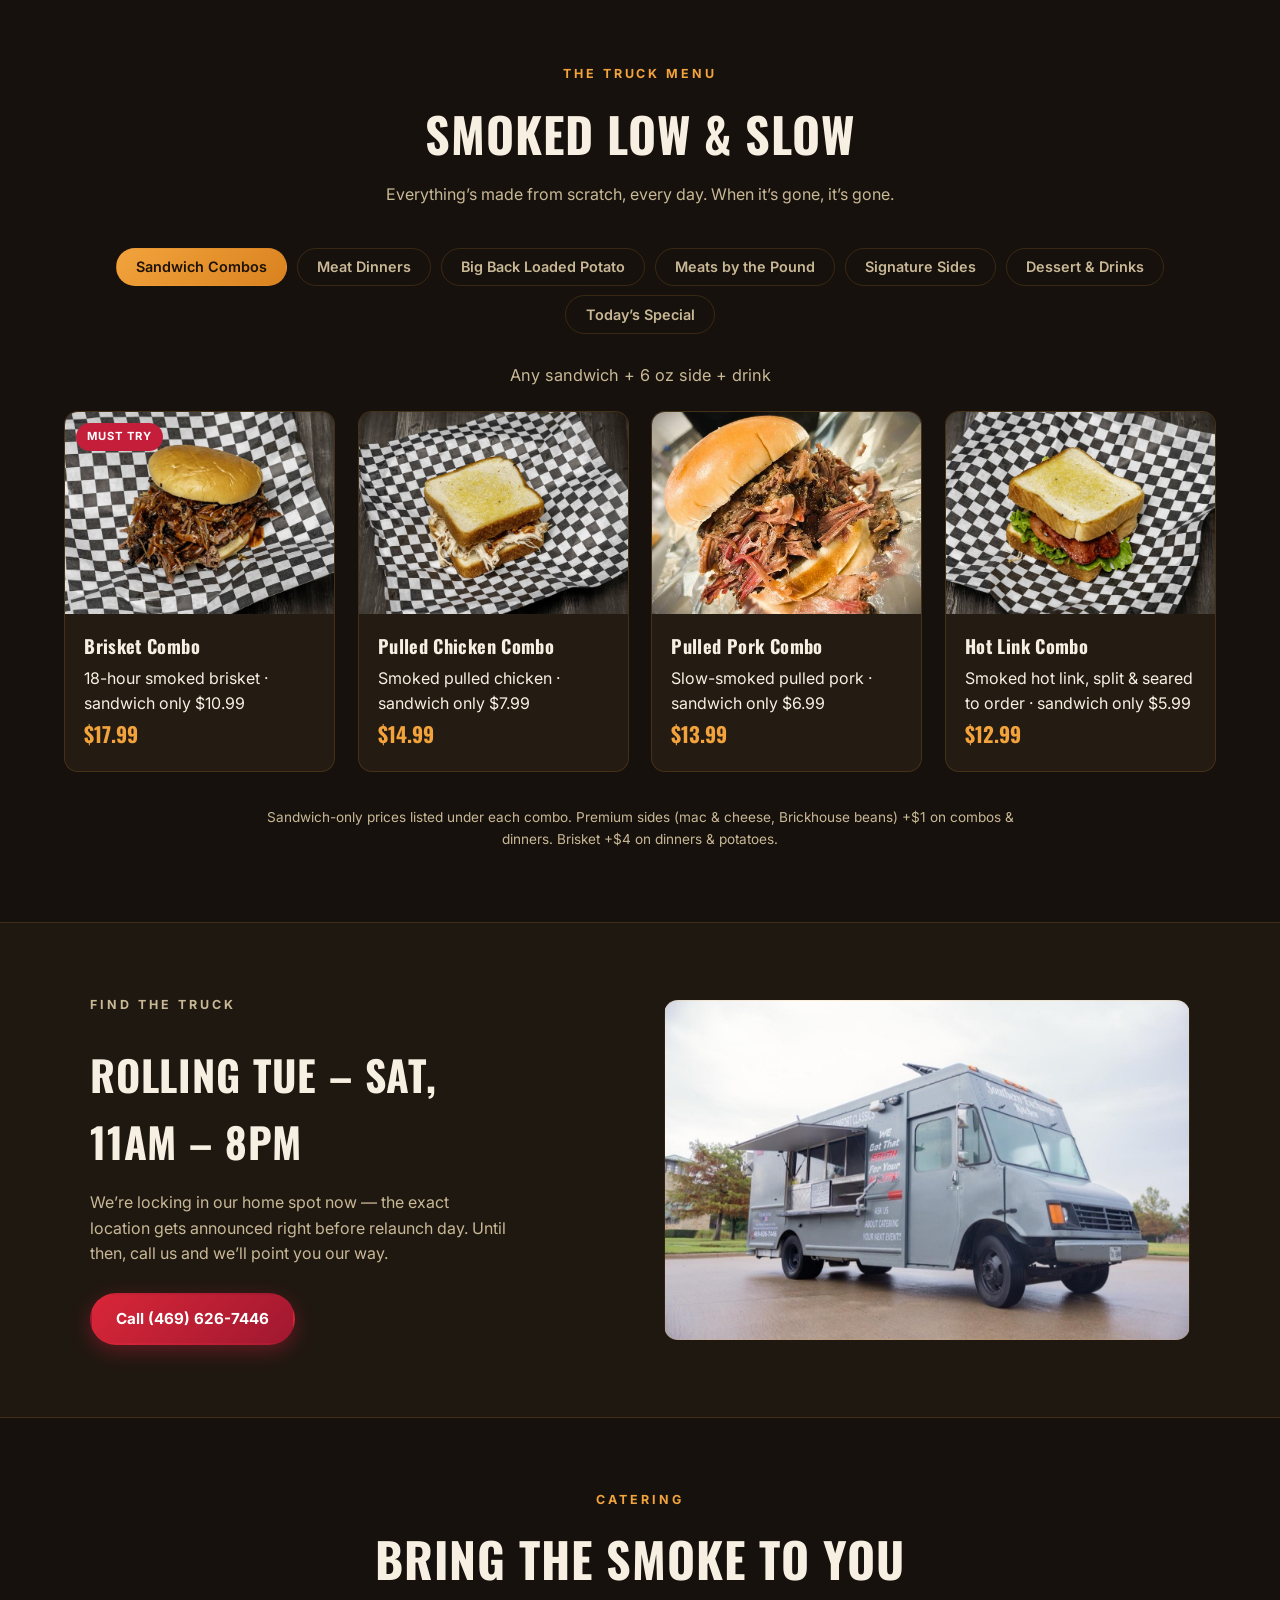
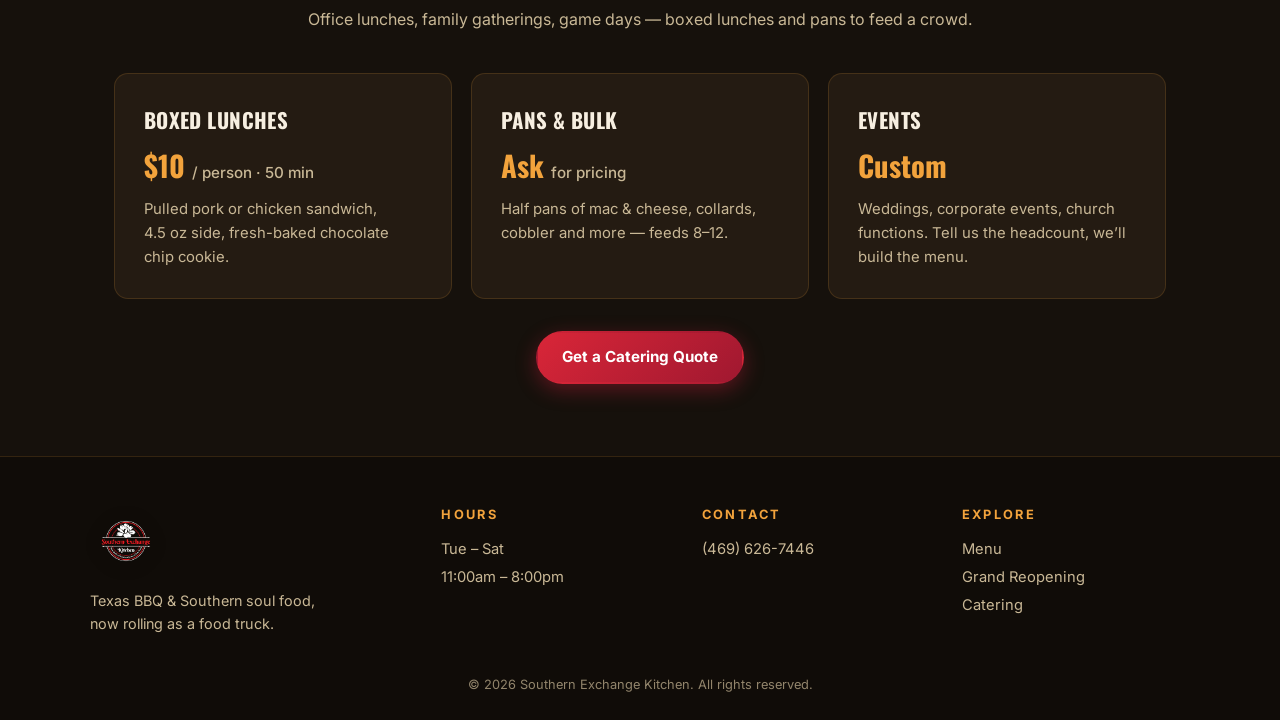
==== commit 1c195bc7: "v3: sandwich combo side 6oz (final) (index.html)" ====
--- a/index.html
+++ b/index.html
@@ -101,7 +101,7 @@
       <button class="menu-tab" role="tab" data-sec="desserts">Dessert & Drinks</button>
       <button class="menu-tab" role="tab" data-sec="special">Today’s Special</button>
     </div>
-    <p class="menu-sub" id="menuSub">Any sandwich + 4 oz side + drink</p>
+    <p class="menu-sub" id="menuSub">Any sandwich + 6 oz side + drink</p>
     <div class="menu-grid" id="menuGrid">
     <article class="menu-card" data-sec="combos">
       <div class="menu-photo"><img src="images/brisket.jpg" alt="Brisket Combo" loading="lazy" onerror="this.closest('.menu-photo').style.display='none'"><span class="badge">Must Try</span></div>
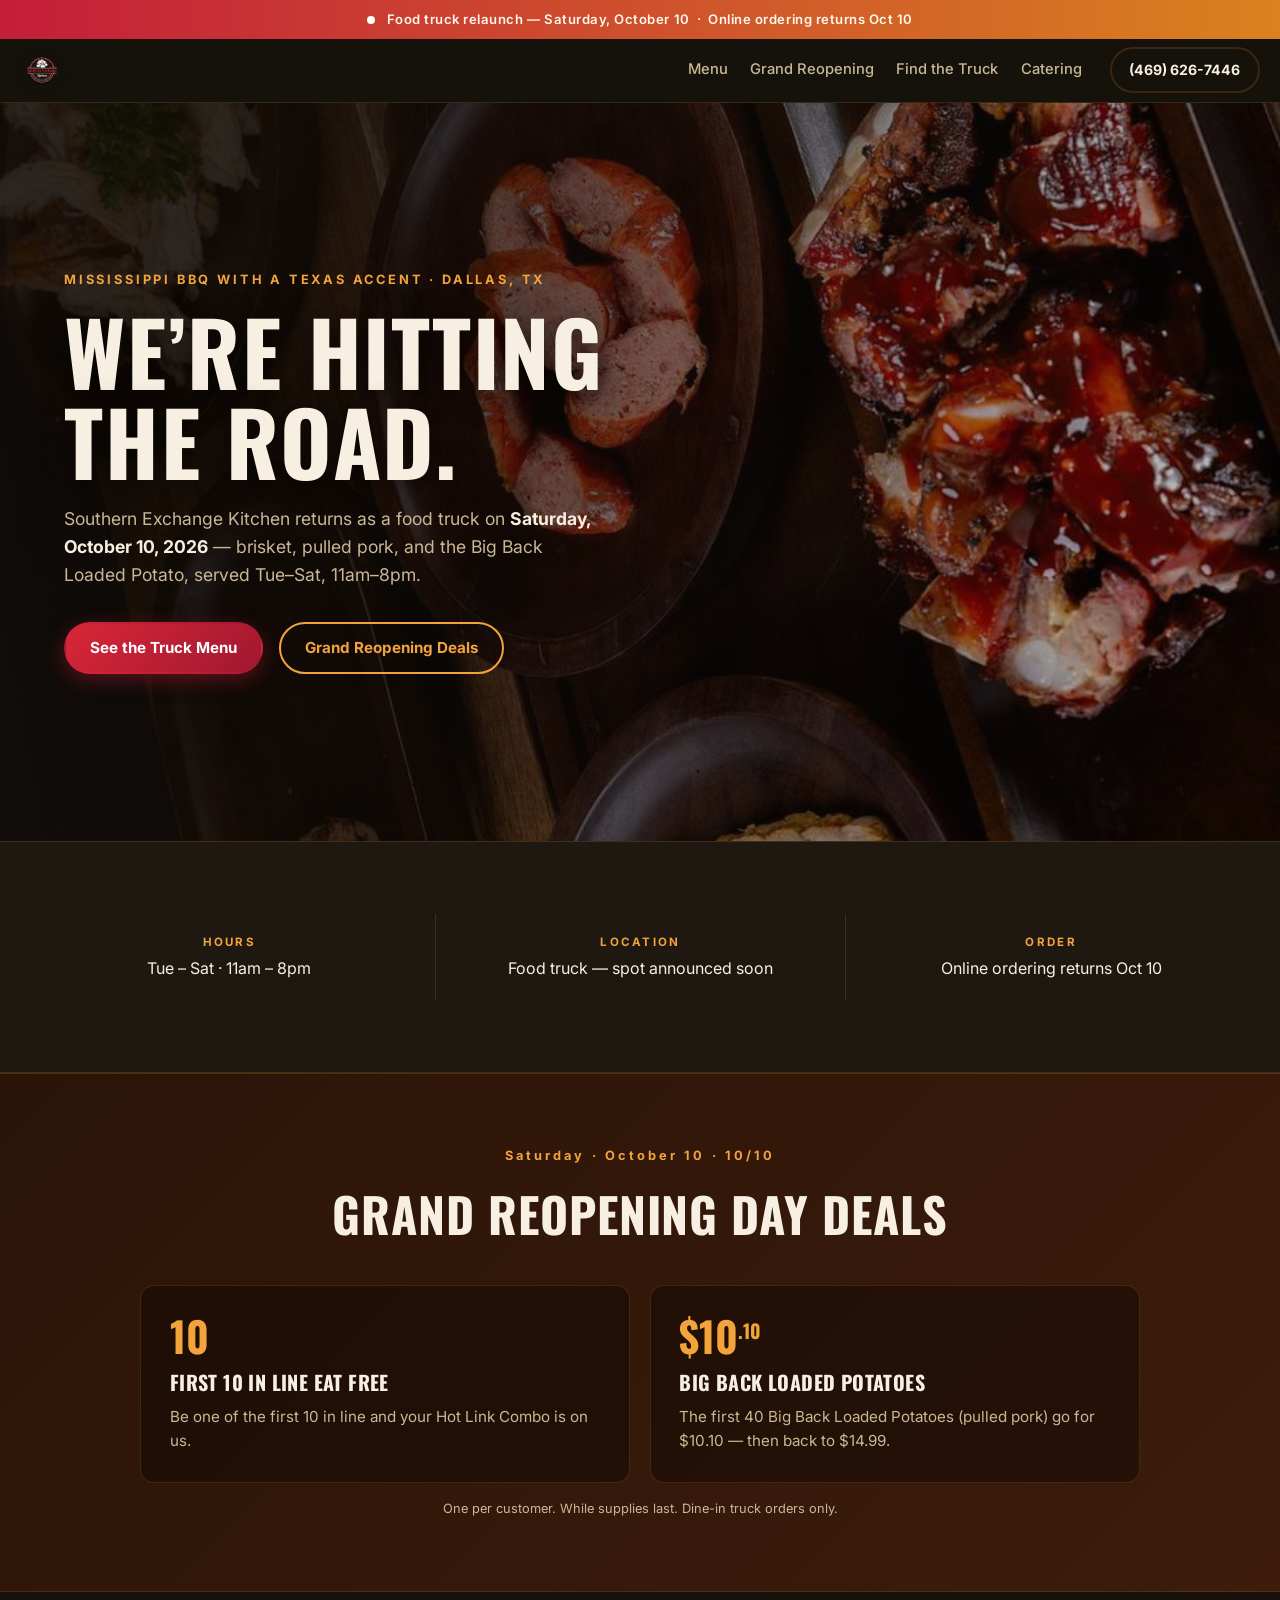
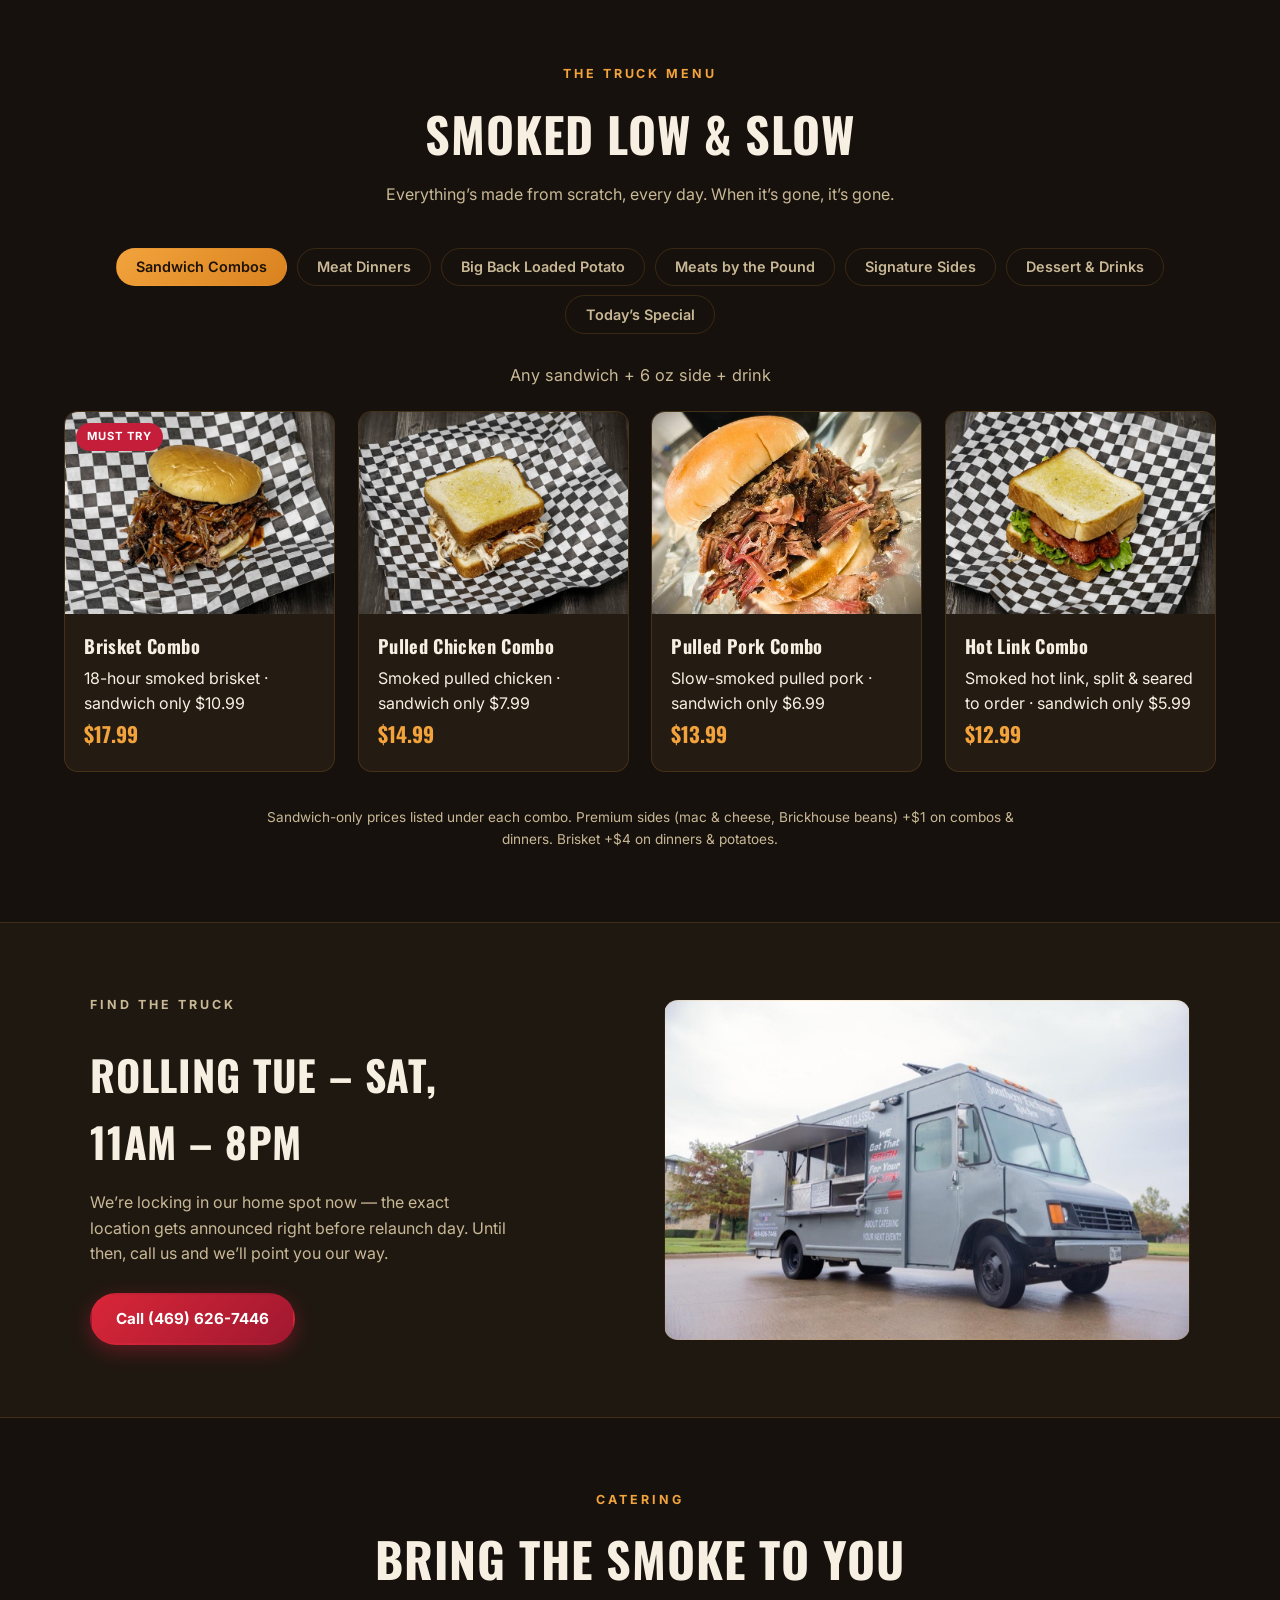
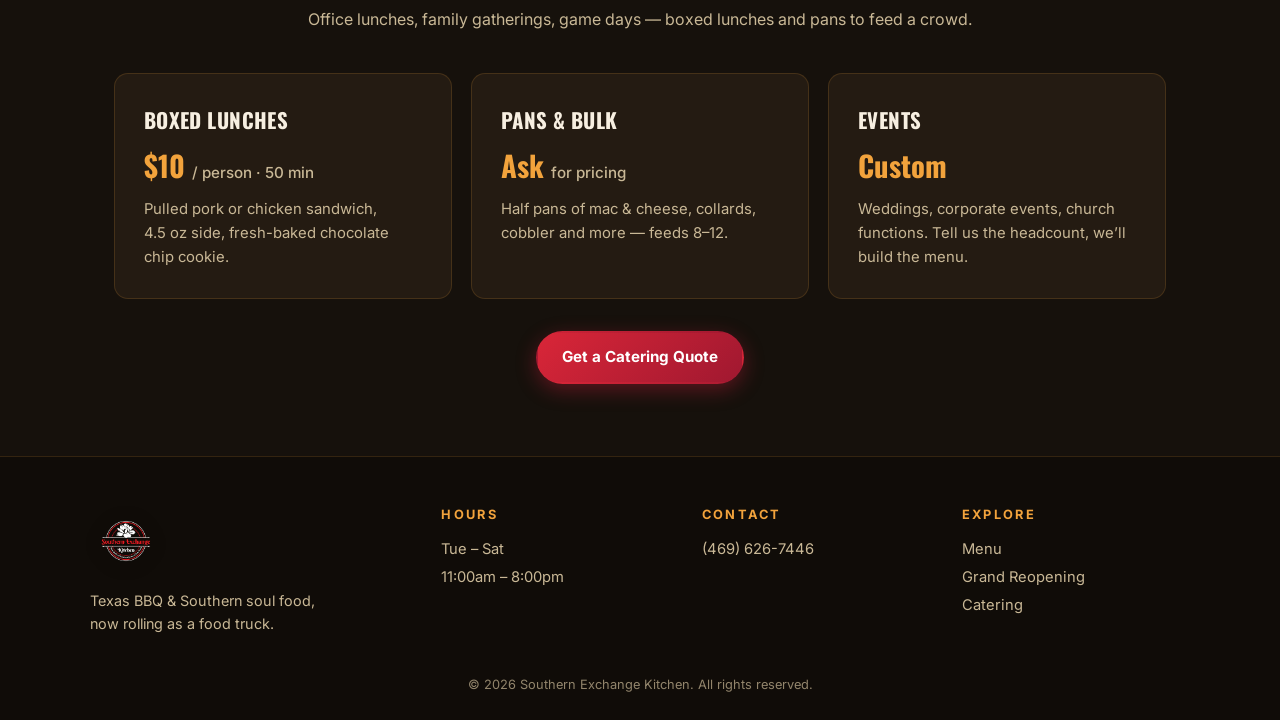
==== commit b581ca9c: "SEO: add canonical, OG/Twitter tags, slogan schema; hero kicker tagline" ====
--- a/index.html
+++ b/index.html
@@ -4,7 +4,19 @@
 <meta charset="UTF-8" />
 <meta name="viewport" content="width=device-width, initial-scale=1.0" />
 <title>Southern Exchange Kitchen | Texas BBQ Food Truck — Relaunching Oct 10</title>
-<meta name="description" content="Southern Exchange Kitchen returns as a food truck Saturday, October 10, 2026. Brisket, pulled pork, Big Back Loaded Potato and Southern sides. Tue–Sat, 11am–8pm." />
+<meta name="description" content="Mississippi BBQ with a Texas accent. Southern Exchange Kitchen returns as a food truck Saturday, October 10, 2026 — brisket, pulled pork, Big Back Loaded Potato and Southern sides. Tue–Sat, 11am–8pm." />
+<link rel="canonical" href="https://southernexchangekitchen.com/" />
+<meta property="og:type" content="website" />
+<meta property="og:locale" content="en_US" />
+<meta property="og:site_name" content="Southern Exchange Kitchen" />
+<meta property="og:title" content="Southern Exchange Kitchen | Texas BBQ Food Truck — Relaunching Oct 10" />
+<meta property="og:description" content="Mississippi BBQ with a Texas accent. Southern Exchange Kitchen returns as a food truck Saturday, October 10, 2026 — brisket, pulled pork, Big Back Loaded Potato and Southern sides. Tue–Sat, 11am–8pm." />
+<meta property="og:url" content="https://southernexchangekitchen.com/" />
+<meta property="og:image" content="https://southernexchangekitchen.com/images/truck.jpg" />
+<meta name="twitter:card" content="summary_large_image" />
+<meta name="twitter:title" content="Southern Exchange Kitchen | Texas BBQ Food Truck — Relaunching Oct 10" />
+<meta name="twitter:description" content="Mississippi BBQ with a Texas accent. Southern Exchange Kitchen returns as a food truck Saturday, October 10, 2026 — brisket, pulled pork, Big Back Loaded Potato and Southern sides. Tue–Sat, 11am–8pm." />
+<meta name="twitter:image" content="https://southernexchangekitchen.com/images/truck.jpg" />
 <link rel="preconnect" href="https://fonts.googleapis.com" />
 <link rel="preconnect" href="https://fonts.gstatic.com" crossorigin />
 <link href="https://fonts.googleapis.com/css2?family=Oswald:wght@400;500;600;700&family=Inter:wght@400;500;600;700&display=swap" rel="stylesheet" />
@@ -19,7 +31,12 @@
   "telephone": "(469) 626-7446",
   "url": "https://southernexchangekitchen.com/",
   "openingHours": "Tu-Sa 11:00-20:00",
-  "priceRange": "$$"
+  "priceRange": "$$",
+  "slogan": "Mississippi BBQ with a Texas Accent",
+  "areaServed": "Dallas, TX",
+  "sameAs": [
+    "https://www.instagram.com/southernexchangekitchen"
+  ]
 }
 </script>
 </head>
@@ -50,7 +67,7 @@
     <div class="hero-bg"></div>
     <div class="hero-overlay"></div>
     <div class="hero-content">
-      <p class="hero-kicker">Dallas, TX &middot; Real wood smoke</p>
+      <p class="hero-kicker">Mississippi BBQ with a Texas Accent &middot; Dallas, TX</p>
       <h1>We&rsquo;re Hitting<br/>the Road.</h1>
       <p class="hero-sub">Southern Exchange Kitchen returns as a food truck on <strong>Saturday, October 10, 2026</strong> &mdash; brisket, pulled pork, and the Big Back Loaded Potato, served Tue&ndash;Sat, 11am&ndash;8pm.</p>
       <div class="hero-ctas">
@@ -133,7 +150,7 @@
     </article>
     <article class="menu-card" data-sec="bigback" hidden>
       <div class="menu-photo"><img src="images/big-back-potato.jpg" alt="Big Back — Meat Less" loading="lazy" onerror="this.closest('.menu-photo').style.display='none'"></div>
-      <div class="menu-body"><h3>Big Back — Meat Less</h3><p>All the toppings, no meat</p><div class="menu-row"><span class="price">$9.00</span></div></div>
+      <div class="menu-body"><h3>Big Back — Meat Less</h3><p>All the toppings, no meat</p><div class="menu-row"><span class="price">$8.99</span></div></div>
     </article>
     <article class="menu-card" data-sec="pound" hidden>
       <div class="menu-photo"><img src="images/brisket-slab.jpg" alt="Brisket" loading="lazy" onerror="this.closest('.menu-photo').style.display='none'"></div>
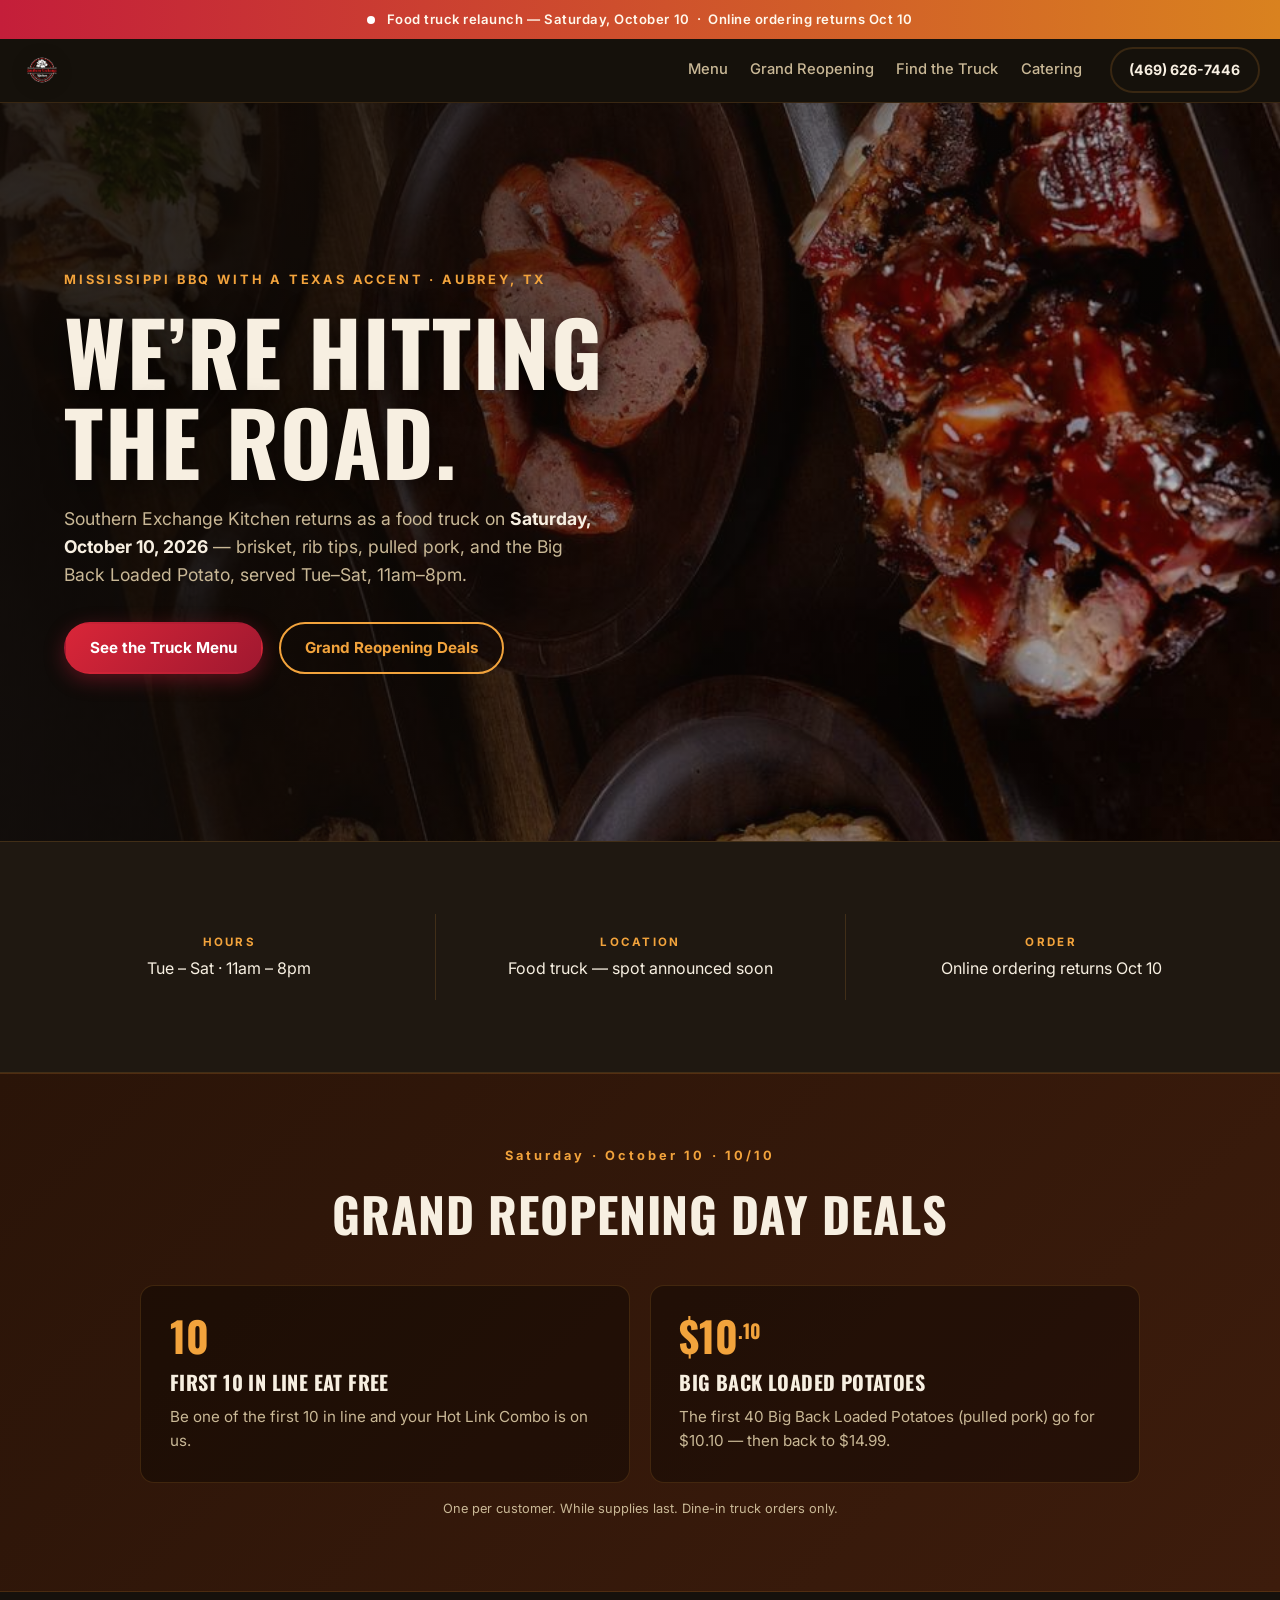
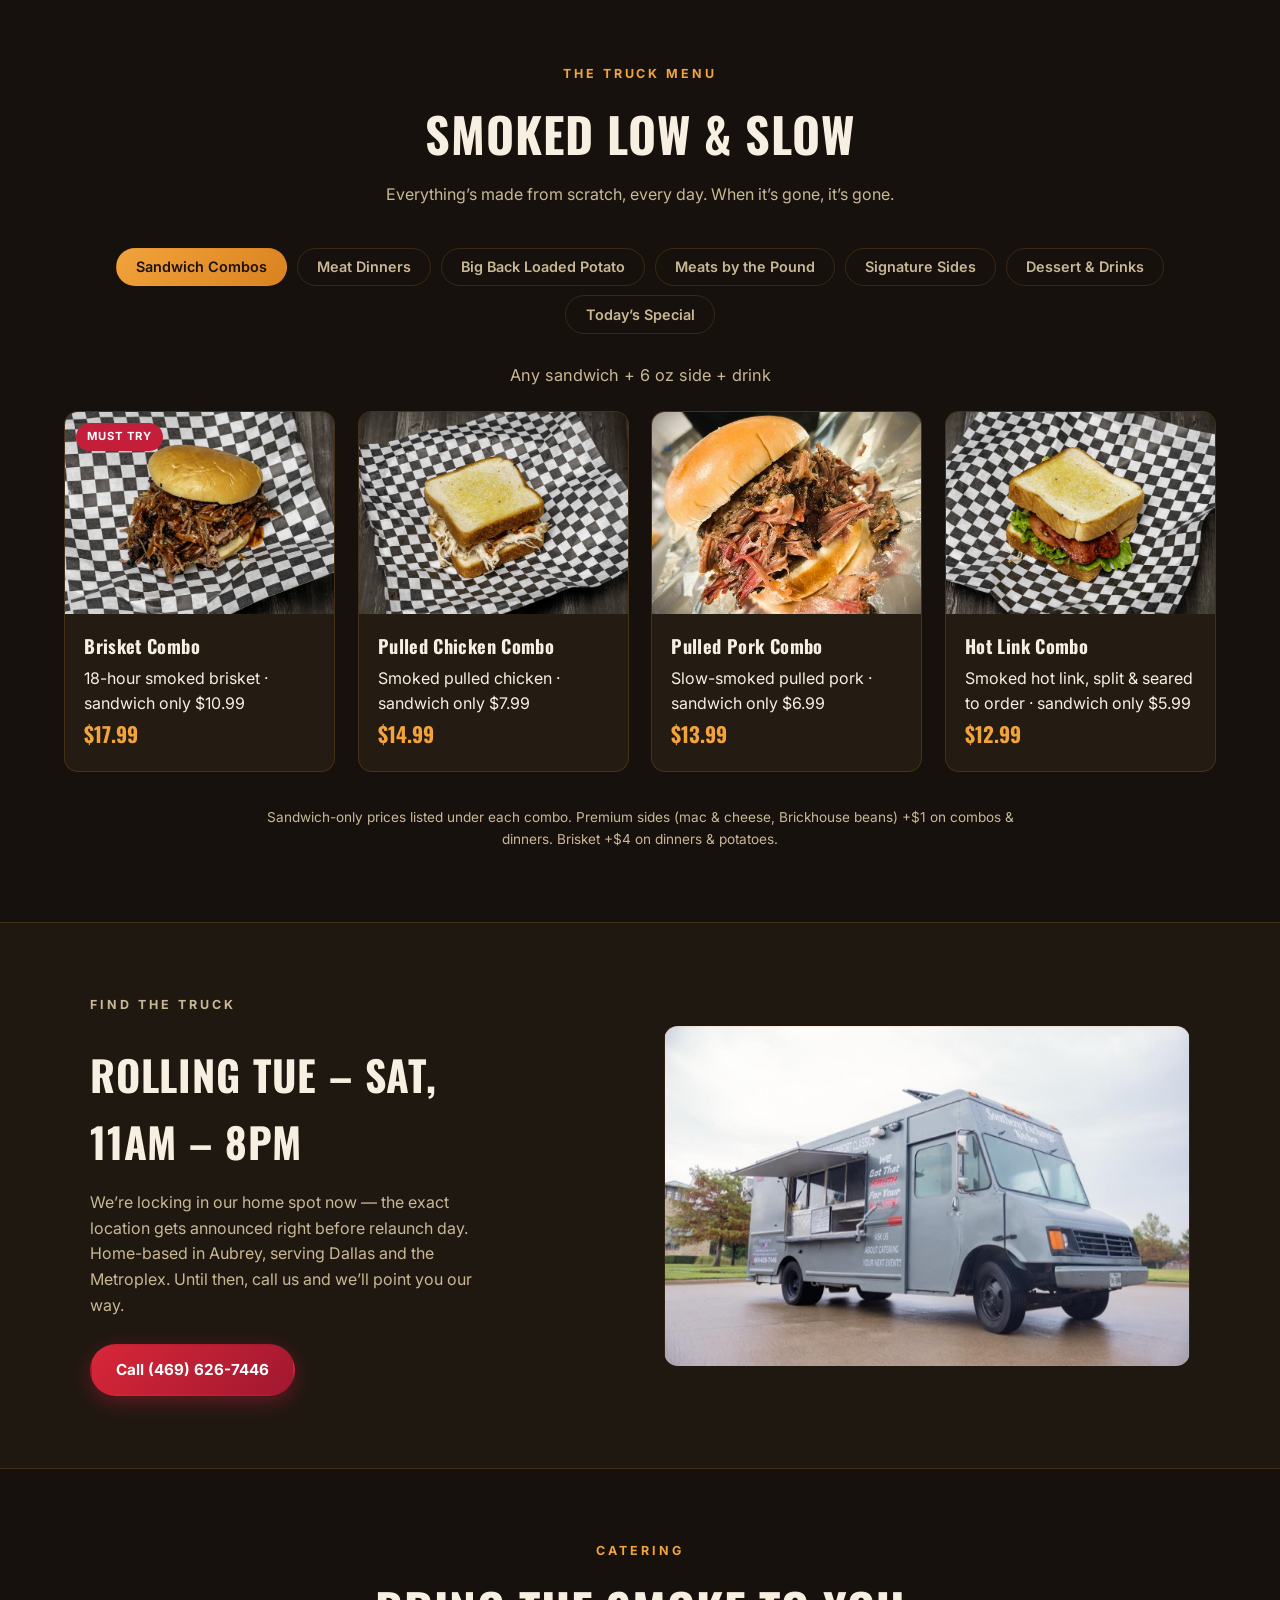
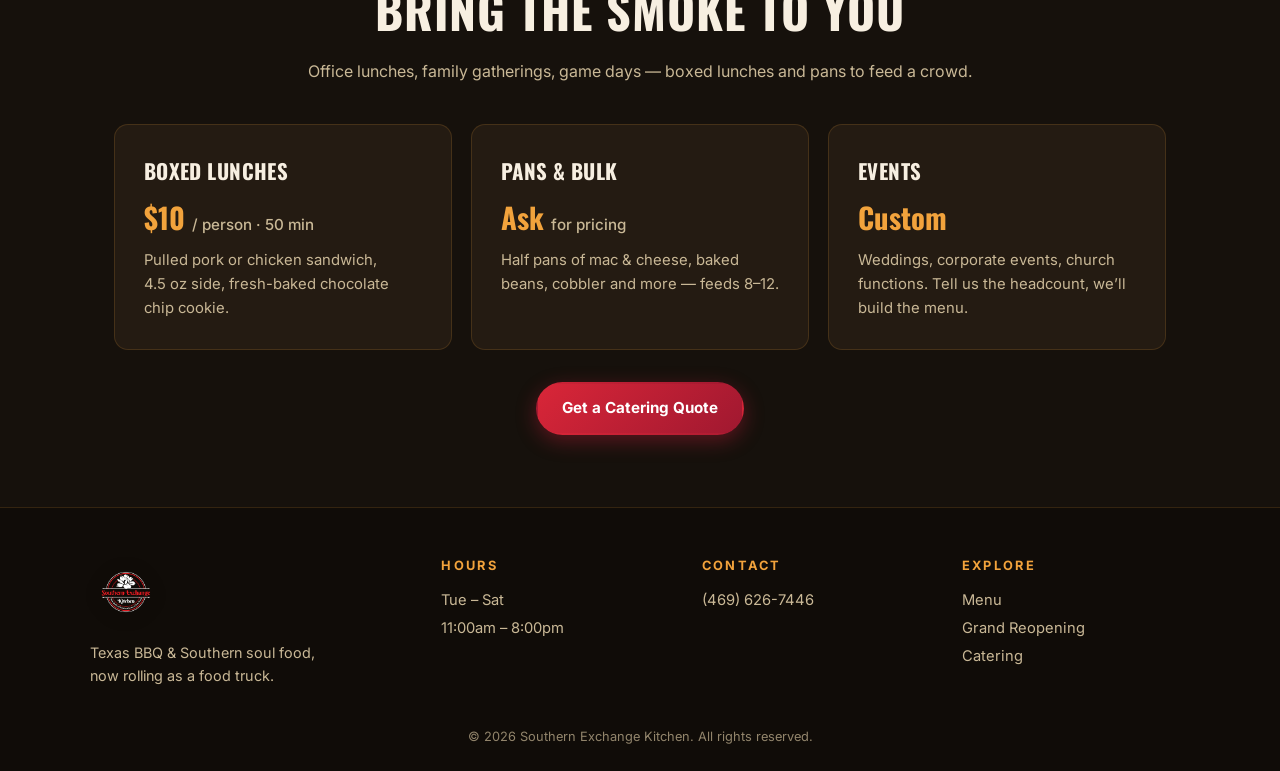
==== commit dbf66147: "SEO: target Big Back Loaded Potato, rib tips, Aubrey TX; fix collards copy" ====
--- a/index.html
+++ b/index.html
@@ -3,19 +3,19 @@
 <head>
 <meta charset="UTF-8" />
 <meta name="viewport" content="width=device-width, initial-scale=1.0" />
-<title>Southern Exchange Kitchen | Texas BBQ Food Truck — Relaunching Oct 10</title>
-<meta name="description" content="Mississippi BBQ with a Texas accent. Southern Exchange Kitchen returns as a food truck Saturday, October 10, 2026 — brisket, pulled pork, Big Back Loaded Potato and Southern sides. Tue–Sat, 11am–8pm." />
+<title>Southern Exchange Kitchen — Big Back Loaded Potato, Rib Tips | Aubrey TX BBQ Food Truck</title>
+<meta name="description" content="Mississippi BBQ with a Texas accent. Home of the Big Back Loaded Potato and famous rib tips — Aubrey TX food truck, Tue–Sat 11am–8pm." />
 <link rel="canonical" href="https://southernexchangekitchen.com/" />
 <meta property="og:type" content="website" />
 <meta property="og:locale" content="en_US" />
 <meta property="og:site_name" content="Southern Exchange Kitchen" />
-<meta property="og:title" content="Southern Exchange Kitchen | Texas BBQ Food Truck — Relaunching Oct 10" />
-<meta property="og:description" content="Mississippi BBQ with a Texas accent. Southern Exchange Kitchen returns as a food truck Saturday, October 10, 2026 — brisket, pulled pork, Big Back Loaded Potato and Southern sides. Tue–Sat, 11am–8pm." />
+<meta property="og:title" content="Southern Exchange Kitchen — Big Back Loaded Potato, Rib Tips | Aubrey TX BBQ Food Truck" />
+<meta property="og:description" content="Mississippi BBQ with a Texas accent. Home of the Big Back Loaded Potato and famous rib tips — Aubrey TX food truck, Tue–Sat 11am–8pm." />
 <meta property="og:url" content="https://southernexchangekitchen.com/" />
 <meta property="og:image" content="https://southernexchangekitchen.com/images/truck.jpg" />
 <meta name="twitter:card" content="summary_large_image" />
-<meta name="twitter:title" content="Southern Exchange Kitchen | Texas BBQ Food Truck — Relaunching Oct 10" />
-<meta name="twitter:description" content="Mississippi BBQ with a Texas accent. Southern Exchange Kitchen returns as a food truck Saturday, October 10, 2026 — brisket, pulled pork, Big Back Loaded Potato and Southern sides. Tue–Sat, 11am–8pm." />
+<meta name="twitter:title" content="Southern Exchange Kitchen — Big Back Loaded Potato, Rib Tips | Aubrey TX BBQ Food Truck" />
+<meta name="twitter:description" content="Mississippi BBQ with a Texas accent. Home of the Big Back Loaded Potato and famous rib tips — Aubrey TX food truck, Tue–Sat 11am–8pm." />
 <meta name="twitter:image" content="https://southernexchangekitchen.com/images/truck.jpg" />
 <link rel="preconnect" href="https://fonts.googleapis.com" />
 <link rel="preconnect" href="https://fonts.gstatic.com" crossorigin />
@@ -33,7 +33,7 @@
   "openingHours": "Tu-Sa 11:00-20:00",
   "priceRange": "$$",
   "slogan": "Mississippi BBQ with a Texas Accent",
-  "areaServed": "Dallas, TX",
+  "areaServed": ["Aubrey, TX", "Dallas, TX"],
   "sameAs": [
     "https://www.instagram.com/southernexchangekitchen"
   ]
@@ -67,9 +67,9 @@
     <div class="hero-bg"></div>
     <div class="hero-overlay"></div>
     <div class="hero-content">
-      <p class="hero-kicker">Mississippi BBQ with a Texas Accent &middot; Dallas, TX</p>
+      <p class="hero-kicker">Mississippi BBQ with a Texas Accent &middot; Aubrey, TX</p>
       <h1>We&rsquo;re Hitting<br/>the Road.</h1>
-      <p class="hero-sub">Southern Exchange Kitchen returns as a food truck on <strong>Saturday, October 10, 2026</strong> &mdash; brisket, pulled pork, and the Big Back Loaded Potato, served Tue&ndash;Sat, 11am&ndash;8pm.</p>
+      <p class="hero-sub">Southern Exchange Kitchen returns as a food truck on <strong>Saturday, October 10, 2026</strong> &mdash; brisket, rib tips, pulled pork, and the Big Back Loaded Potato, served Tue&ndash;Sat, 11am&ndash;8pm.</p>
       <div class="hero-ctas">
         <a href="#menu" class="btn btn-primary">See the Truck Menu</a>
         <a href="#promo" class="btn btn-ghost">Grand Reopening Deals</a>
@@ -210,7 +210,7 @@
       <div class="find-copy">
         <p class="kicker">Find the Truck</p>
         <h2>Rolling Tue &ndash; Sat,<br/>11am &ndash; 8pm</h2>
-        <p>We&rsquo;re locking in our home spot now &mdash; the exact location gets announced right before relaunch day. Until then, call us and we&rsquo;ll point you our way.</p>
+        <p>We&rsquo;re locking in our home spot now &mdash; the exact location gets announced right before relaunch day. Home-based in Aubrey, serving Dallas and the Metroplex. Until then, call us and we&rsquo;ll point you our way.</p>
         <div class="find-ctas">
           <a href="tel:+14696267446" class="btn btn-primary">Call (469) 626-7446</a>
         </div>
@@ -234,7 +234,7 @@
       <div class="catering-card">
         <h3>Pans &amp; Bulk</h3>
         <p class="catering-price">Ask <span>for pricing</span></p>
-        <p>Half pans of mac &amp; cheese, collards, cobbler and more &mdash; feeds 8&ndash;12.</p>
+        <p>Half pans of mac &amp; cheese, baked beans, cobbler and more &mdash; feeds 8&ndash;12.</p>
       </div>
       <div class="catering-card">
         <h3>Events</h3>
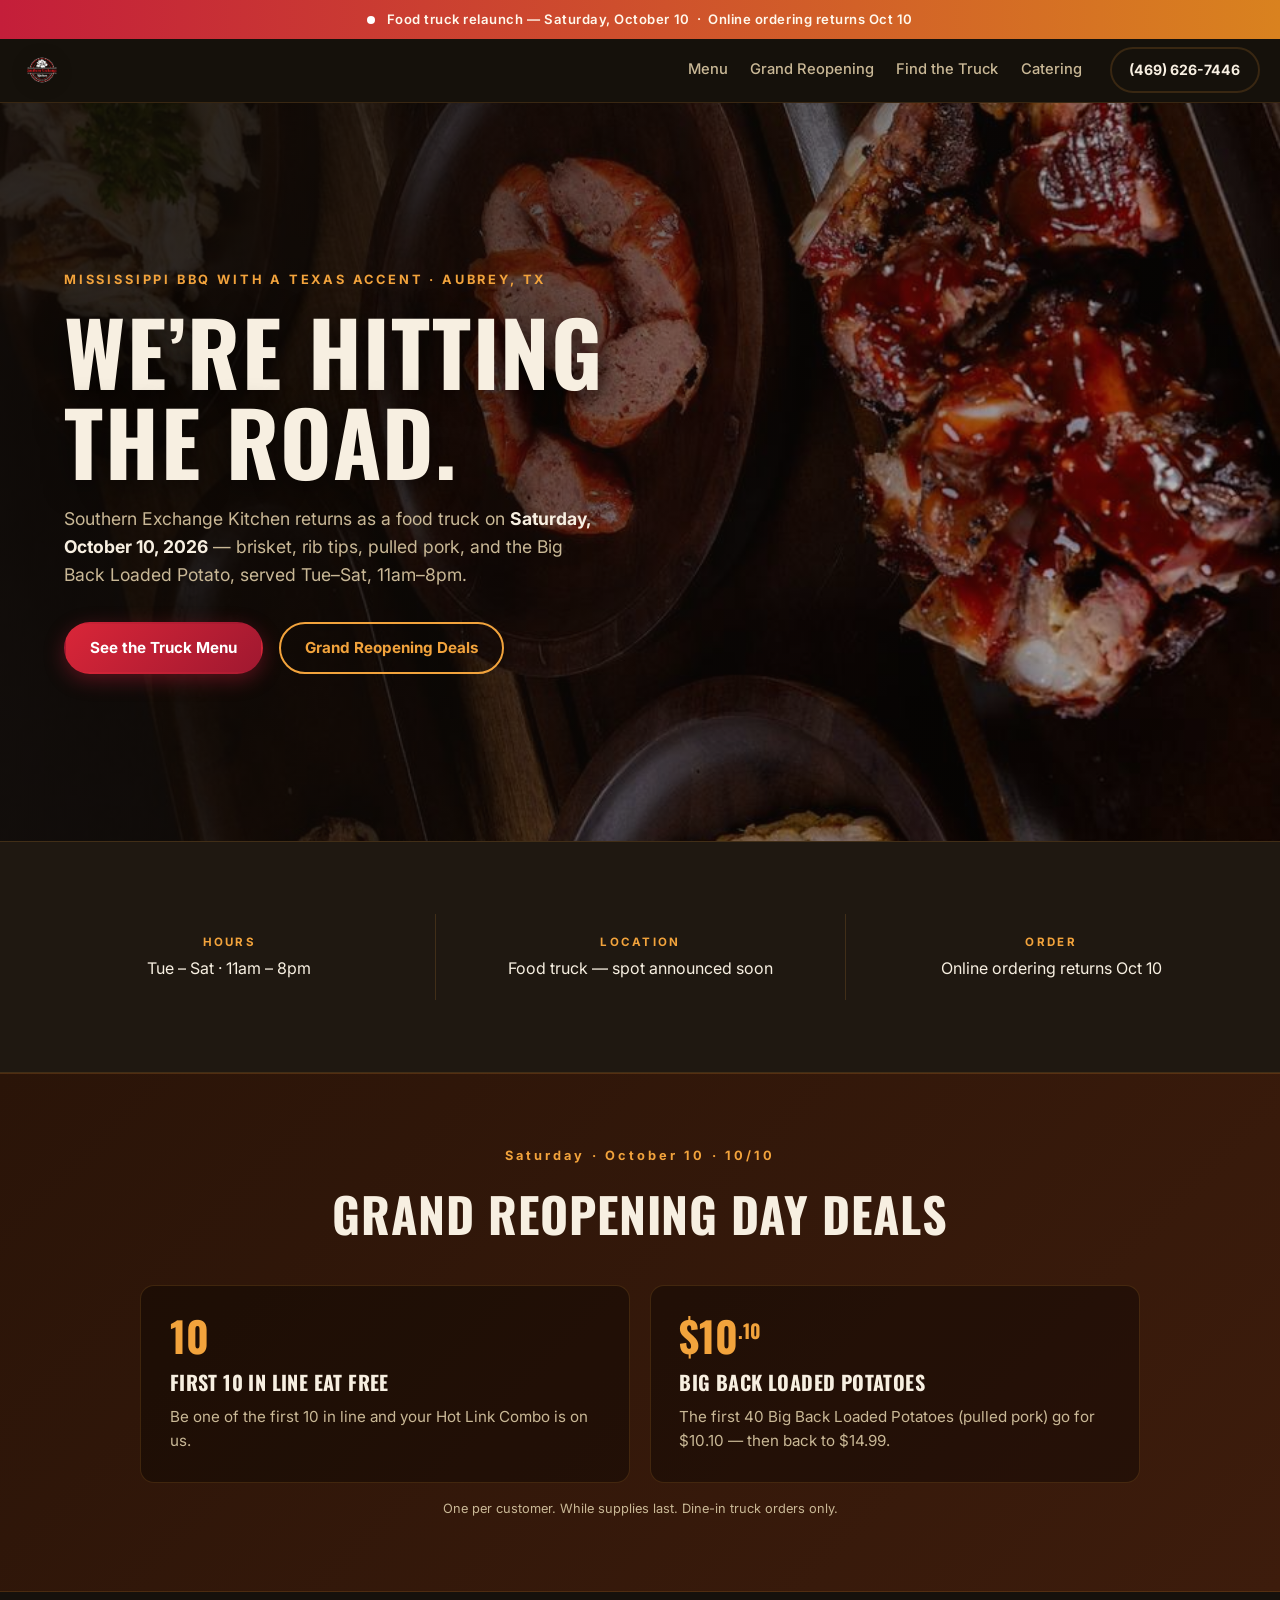
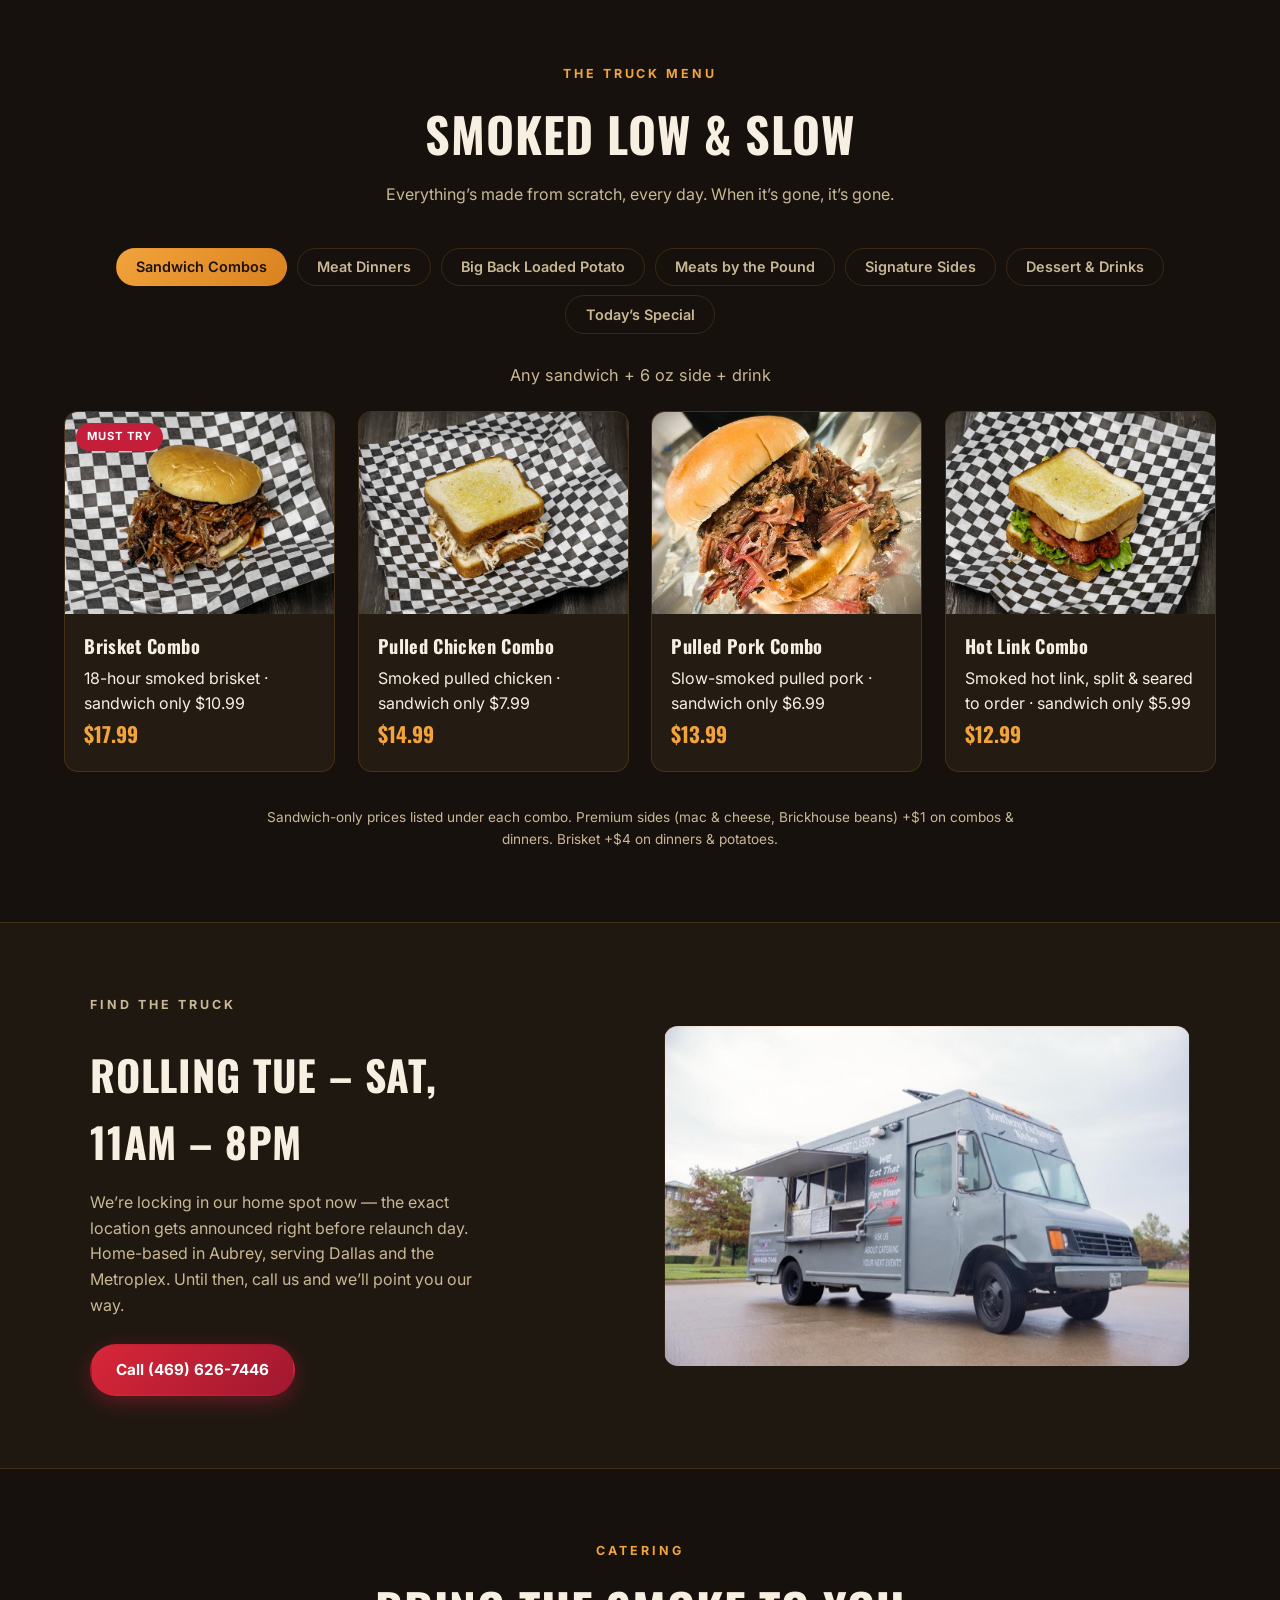
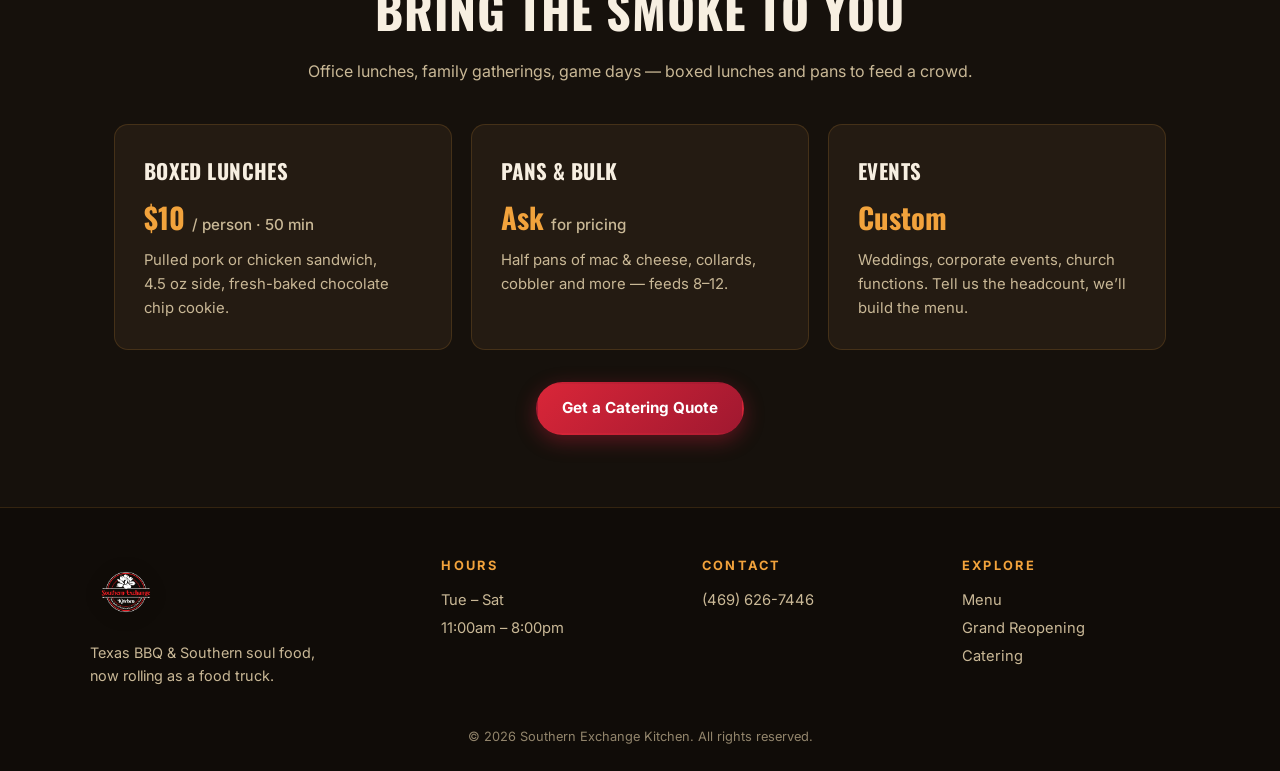
==== commit 9cc46b6d: "SEO: target Big Back Loaded Potato, rib tips, Aubrey TX; fix collards copy" ====
--- a/index.html
+++ b/index.html
@@ -234,7 +234,7 @@
       <div class="catering-card">
         <h3>Pans &amp; Bulk</h3>
         <p class="catering-price">Ask <span>for pricing</span></p>
-        <p>Half pans of mac &amp; cheese, baked beans, cobbler and more &mdash; feeds 8&ndash;12.</p>
+        <p>Half pans of mac &amp; cheese, collards, cobbler and more &mdash; feeds 8&ndash;12.</p>
       </div>
       <div class="catering-card">
         <h3>Events</h3>
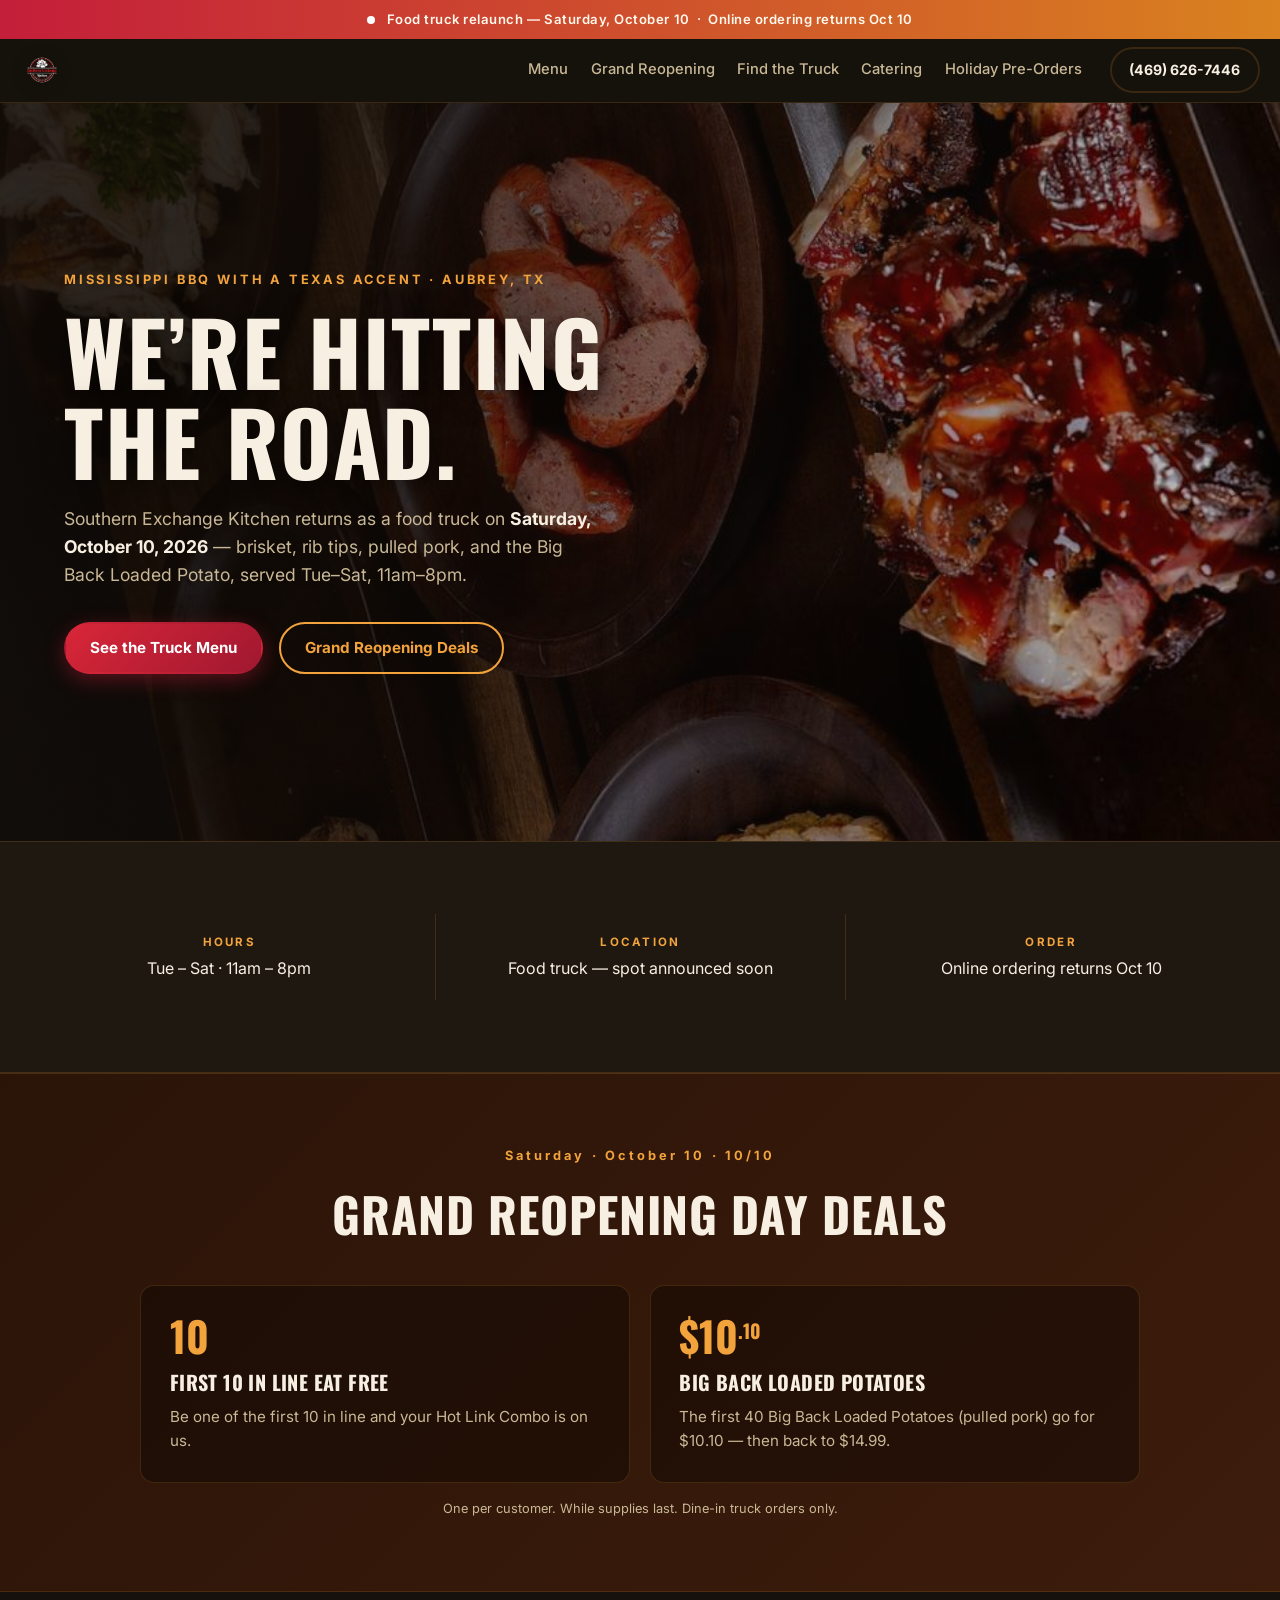
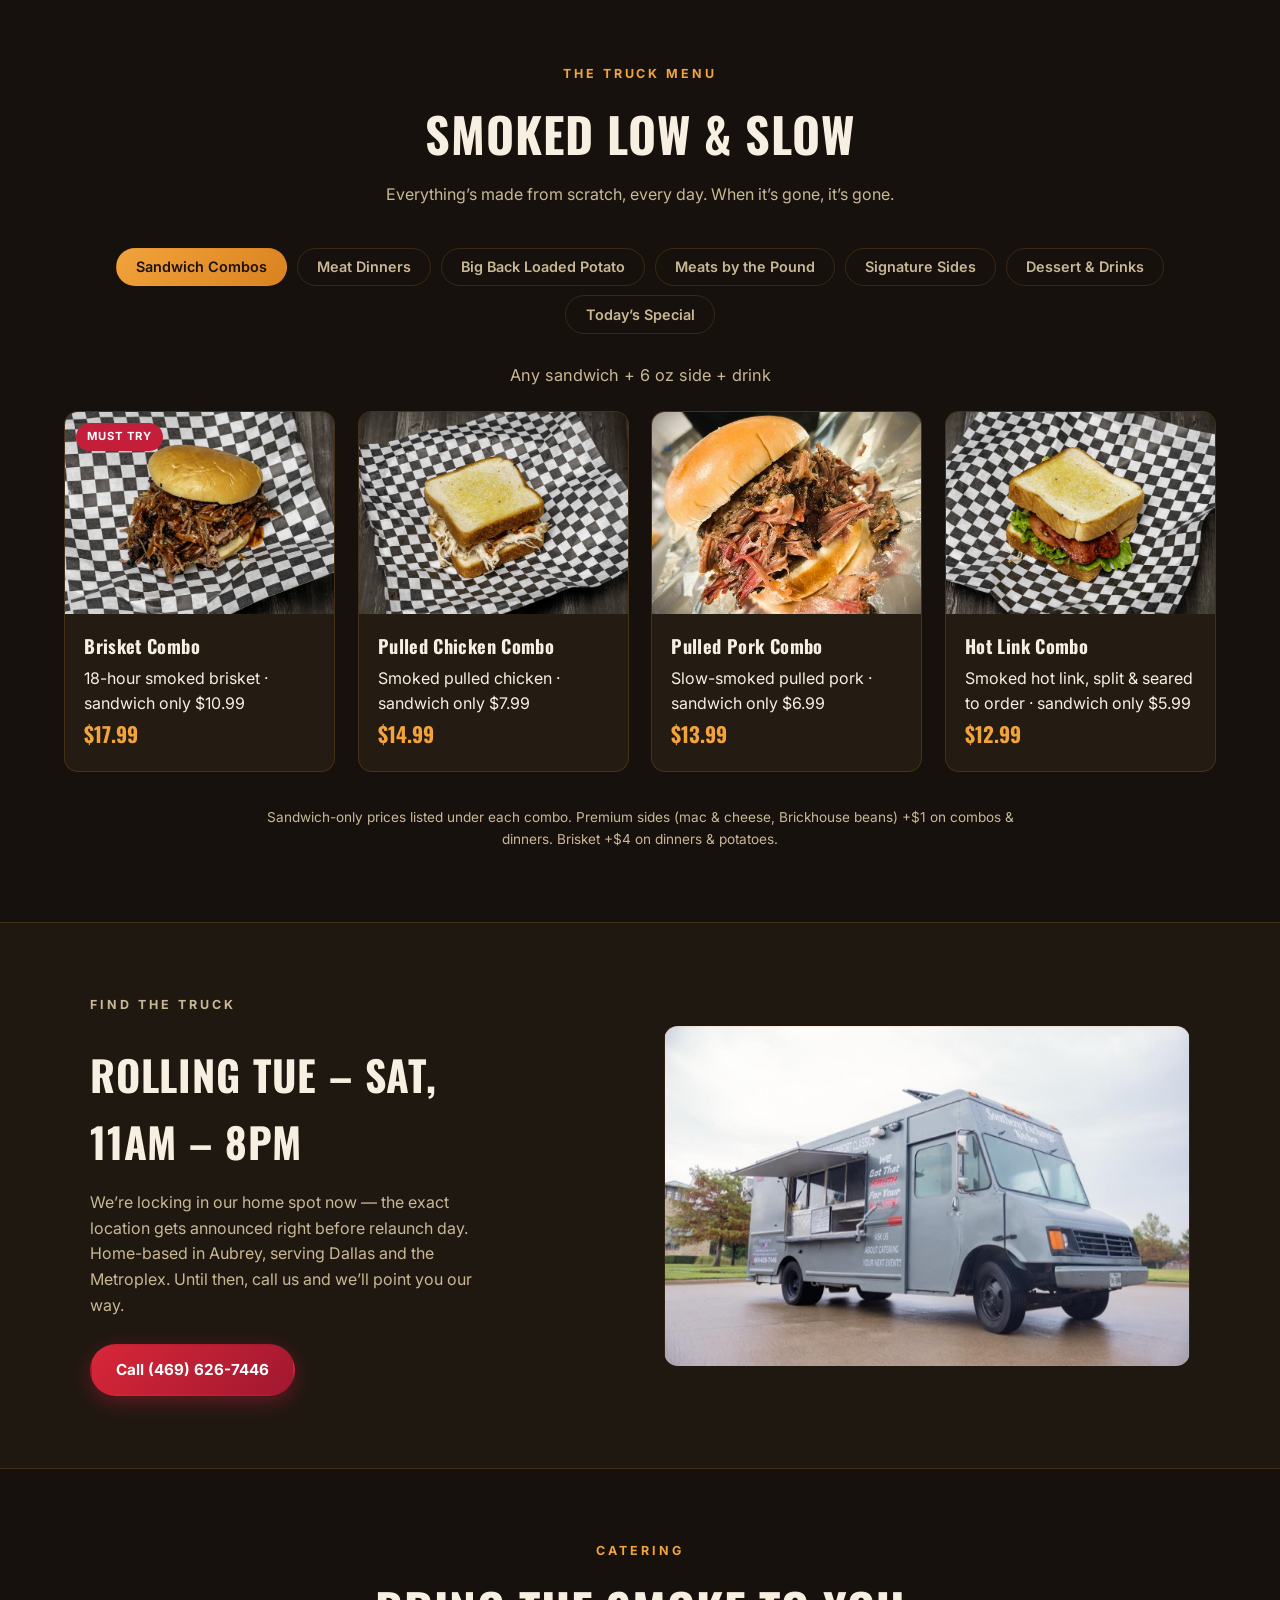
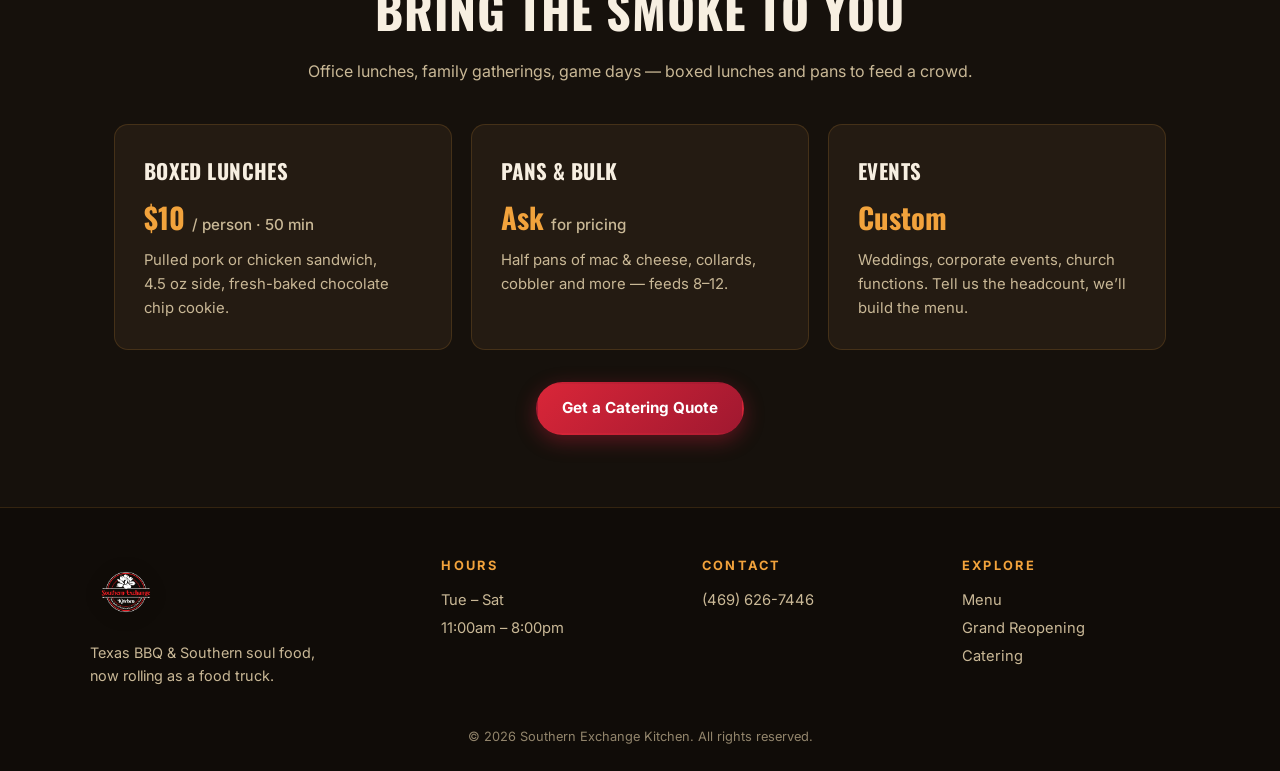
==== commit 9094ec28: "Add Holiday Pre-Orders link to navigation" ====
--- a/index.html
+++ b/index.html
@@ -56,6 +56,7 @@
     <a href="#promo">Grand Reopening</a>
     <a href="#find">Find the Truck</a>
     <a href="#catering">Catering</a>
+    <a href="holiday.html">Holiday Pre-Orders</a>
   </nav>
   <a class="btn btn-call" href="tel:+14696267446">(469) 626-7446</a>
   <button class="nav-toggle" id="navToggle" aria-label="Open menu"><span aria-hidden="true">&#9776;</span> Menu</button>
